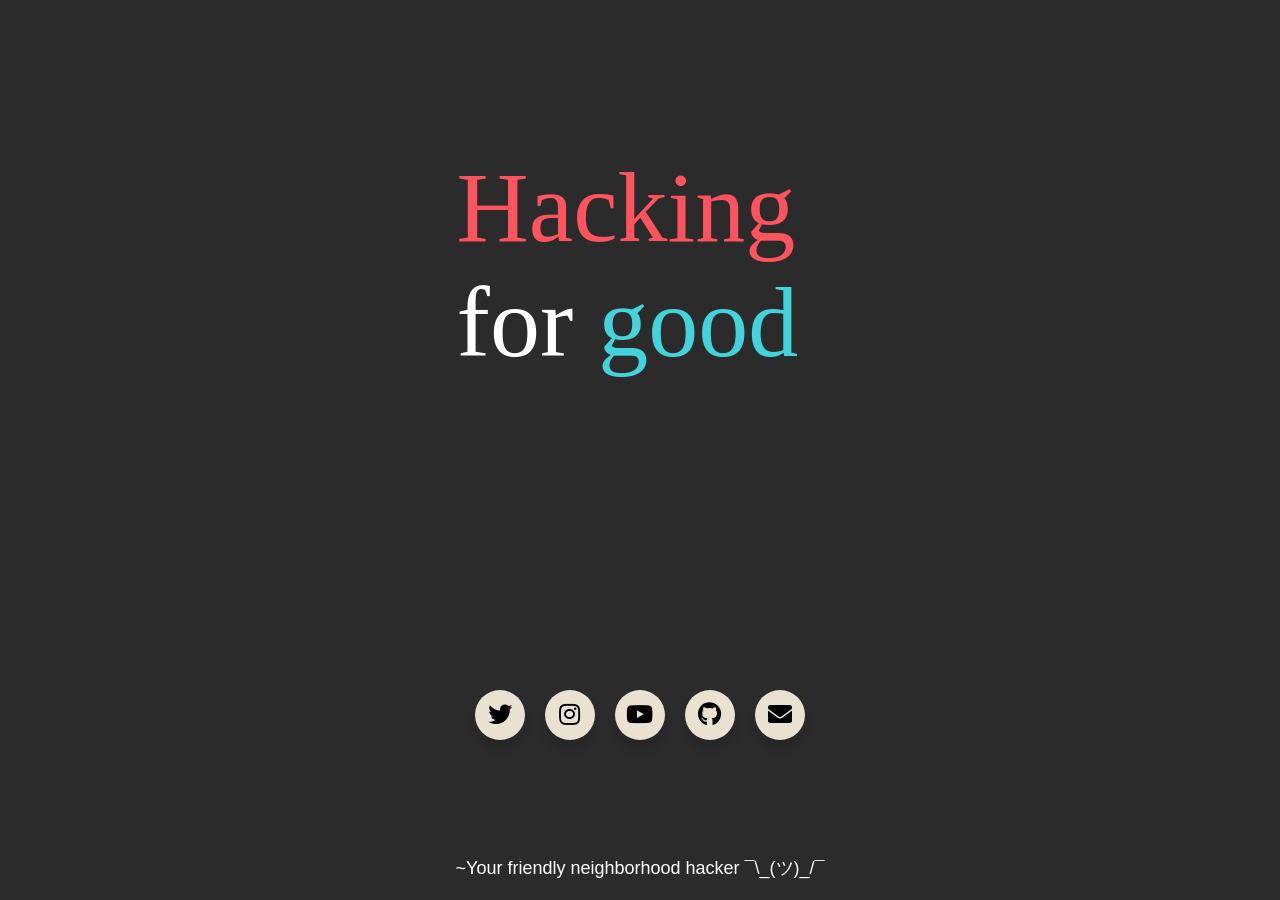
==== index.html @ 6f11df8e "Add files via upload" ====
<!DOCTYPE html>
<html lang="en" >
<head>
  <meta charset="UTF-8">
  <title>HeTroubleHacker | Aditya Soni</title>
  <link rel="icon" href="./favicon.ico" type="image/x-icon">
  <link rel="stylesheet" href="./style.css">
  <meta name="viewport" content="width=device-width, initial-scale=1"><link rel='stylesheet' href='https://cdnjs.cloudflare.com/ajax/libs/font-awesome/5.15.1/css/all.min.css'><link rel="stylesheet" href="./style.css">

</head>
<body>
<!-- partial:index.partial.html -->
<body>
<div class="title"><span class="first blink">Hacking</span> for 
  <span class="blink second"> good</span></div>
  </body>
<!-- partial -->

<ul class="wrapper">
    <li class="icon twitter">
      <a href="https://x.com/hetroublehacker" target="_blank">
        <span class="tooltip">Twitter</span>
        <span><i class="fab fa-twitter"></i></span>
      </a>
    </li>
    <li class="icon instagram">
      <a href="https://www.instagram.com/hetroublehacker/" target="_blank">
        <span class="tooltip">Instagram</span>
        <span><i class="fab fa-instagram"></i></span>
      </a>
    </li>
    <li class="icon youtube">
        <a href="https://www.youtube.com/@HeTroubleHacker" target="_blank">
          <span class="tooltip">Youtube</span>
          <span><i class="fab fa-youtube"></i></span>
        </a>
      </li>
    <li class="icon github">
      <a href="https://github.com/hetroublehacker" target="_blank">
        <span class="tooltip">Github</span>
        <span><i class="fab fa-github"></i></span>
      </a>
    </li>
    <li class="icon email">
      <a href="mailto:he@troublehacker.in">
        <span class="tooltip">Email</span>
        <span><i class="fas fa-envelope"></i></span>
      </a>
    </li>
  </ul>
  
  <!-- CSS -->
  <style>
    .wrapper li a {
      color: inherit; /* Inherit color from parent */
      text-decoration: none; /* Remove underline */
    }
  
    .wrapper li a:hover {
      color: #fff; /* Change to desired hover color */
    }
  
    .wrapper li .icon {
      display: inline-block;
      padding: 10px;
    }
  
    .wrapper li .tooltip {
      display: block;
      margin-bottom: 5px;
    }
  
    .wrapper li i {
      font-size: 24px; /* Adjust icon size */
    }

    .footer-text {
    position: fixed;
    bottom: 20px;
    width: 100%;
    text-align: center;
    font-size: 18px;
    color: #ffffff;
  }
  </style>
  
  <!-- Centered Bottom Text -->
<div class="footer-text">
    ~Your friendly neighborhood hacker ¯\_(ツ)_/¯
  </div>
  
</body>
</html>
---- style.css ----
.title {
  font-family:'Cambria';
  font-size:100px;
  width:52%;
  color:white;
}

body {
  height:100vh;
  display:flex;
  align-items:center;
  justify-content:center;
  background:#2b2b2b;
}


.first {
animation: blink 2s linear 0.5s 1 normal forwards;
}
@keyframes blink {
   from {
      color:white;
   }

   to {
      color:#FF545E;
   }
 }
.second {
animation: blink2 2s linear 0.5s 1 normal forwards;
  animation-delay:2s;
}
@keyframes blink2 {
   from {
      color:white;
   }

   to {
      color:#43D3DC;
   }
 }



@import url("https://fonts.googleapis.com/css2?family=Poppins&display=swap");

* {
  margin: 0;
  padding: 0;
  box-sizing: border-box;
}

*:focus,
*:active {
  outline: none !important;
  -webkit-tap-highlight-color: transparent;
}

html,
body {
  display: grid;
  height: 100%;
  width: 100%;
  font-family: "Poppins", sans-serif;
  place-items: center;
}

.wrapper {
  display: inline-flex;
  list-style: none;
}

.wrapper .icon {
  position: relative;
  background: #E9E2D0;
  border-radius: 50%;
  padding: 15px;
  margin: 10px;
  width: 50px;
  height: 50px;
  font-size: 18px;
  display: flex;
  justify-content: center;
  align-items: center;
  flex-direction: column;
  box-shadow: 0 10px 10px rgba(0, 0, 0, 0.1);
  cursor: pointer;
  transition: all 0.2s cubic-bezier(0.68, -0.55, 0.265, 1.55);
}

.wrapper .tooltip {
   position: absolute;
   top: -40px; /* Adjust this value to move the tooltip above the icon */
   left: 50%; /* Start positioning from the center of the icon */
   transform: translateX(-50%); /* Shift the tooltip back by 50% of its width to center it */
   font-size: 14px;
   background: #333333; /* Set the tooltip background to contrast with white text */
   color: #ffffff;
   padding: 5px 8px;
   border-radius: 5px;
   box-shadow: 0 10px 10px rgba(0, 0, 0, 0.1);
   opacity: 0;
   pointer-events: none;
   transition: all 0.3s cubic-bezier(0.68, -0.55, 0.265, 1.55);
   z-index: 1; /* Ensures tooltip is on top */
 }

.wrapper .tooltip::before {
  position: absolute;
  content: "";
  height: 8px;
  width: 8px;
  background: #ffffff;
  bottom: -3px;
  left: 50%;
  transform: translate(-50%) rotate(45deg);
  transition: all 0.3s cubic-bezier(0.68, -0.55, 0.265, 1.55);
}

.wrapper .icon:hover .tooltip {
  top: -45px;
  opacity: 1;
  visibility: visible;
  pointer-events: auto;
}

.wrapper .icon:hover span,
.wrapper .icon:hover .tooltip {
  text-shadow: 0px -1px 0px rgba(0, 0, 0, 0.1);
}

.wrapper .twitter:hover,
.wrapper .twitter:hover .tooltip,
.wrapper .twitter:hover .tooltip::before {
  background: #1DA1F2;
  color: #ffffff;
}

.wrapper .instagram:hover,
.wrapper .instagram:hover .tooltip,
.wrapper .instagram:hover .tooltip::before {
  background: #E4405F;
  color: #ffffff;
}

.wrapper .github:hover,
.wrapper .github:hover .tooltip,
.wrapper .github:hover .tooltip::before {
  background: #333333;
  color: #ffffff;
}

.wrapper .youtube:hover,
.wrapper .youtube:hover .tooltip,
.wrapper .youtube:hover .tooltip::before {
  background: #CD201F;
  color: #ffffff;
}

.wrapper .email:hover,
.wrapper .email:hover .tooltip,
.wrapper .email:hover .tooltip::before {
  background: #d44638; /* Gmail-like red color */
  color: #ffffff;
}
---- style.css ----
.title {
  font-family:'Cambria';
  font-size:100px;
  width:52%;
  color:white;
}

body {
  height:100vh;
  display:flex;
  align-items:center;
  justify-content:center;
  background:#2b2b2b;
}


.first {
animation: blink 2s linear 0.5s 1 normal forwards;
}
@keyframes blink {
   from {
      color:white;
   }

   to {
      color:#FF545E;
   }
 }
.second {
animation: blink2 2s linear 0.5s 1 normal forwards;
  animation-delay:2s;
}
@keyframes blink2 {
   from {
      color:white;
   }

   to {
      color:#43D3DC;
   }
 }



@import url("https://fonts.googleapis.com/css2?family=Poppins&display=swap");

* {
  margin: 0;
  padding: 0;
  box-sizing: border-box;
}

*:focus,
*:active {
  outline: none !important;
  -webkit-tap-highlight-color: transparent;
}

html,
body {
  display: grid;
  height: 100%;
  width: 100%;
  font-family: "Poppins", sans-serif;
  place-items: center;
}

.wrapper {
  display: inline-flex;
  list-style: none;
}

.wrapper .icon {
  position: relative;
  background: #E9E2D0;
  border-radius: 50%;
  padding: 15px;
  margin: 10px;
  width: 50px;
  height: 50px;
  font-size: 18px;
  display: flex;
  justify-content: center;
  align-items: center;
  flex-direction: column;
  box-shadow: 0 10px 10px rgba(0, 0, 0, 0.1);
  cursor: pointer;
  transition: all 0.2s cubic-bezier(0.68, -0.55, 0.265, 1.55);
}

.wrapper .tooltip {
   position: absolute;
   top: -40px; /* Adjust this value to move the tooltip above the icon */
   left: 50%; /* Start positioning from the center of the icon */
   transform: translateX(-50%); /* Shift the tooltip back by 50% of its width to center it */
   font-size: 14px;
   background: #333333; /* Set the tooltip background to contrast with white text */
   color: #ffffff;
   padding: 5px 8px;
   border-radius: 5px;
   box-shadow: 0 10px 10px rgba(0, 0, 0, 0.1);
   opacity: 0;
   pointer-events: none;
   transition: all 0.3s cubic-bezier(0.68, -0.55, 0.265, 1.55);
   z-index: 1; /* Ensures tooltip is on top */
 }

.wrapper .tooltip::before {
  position: absolute;
  content: "";
  height: 8px;
  width: 8px;
  background: #ffffff;
  bottom: -3px;
  left: 50%;
  transform: translate(-50%) rotate(45deg);
  transition: all 0.3s cubic-bezier(0.68, -0.55, 0.265, 1.55);
}

.wrapper .icon:hover .tooltip {
  top: -45px;
  opacity: 1;
  visibility: visible;
  pointer-events: auto;
}

.wrapper .icon:hover span,
.wrapper .icon:hover .tooltip {
  text-shadow: 0px -1px 0px rgba(0, 0, 0, 0.1);
}

.wrapper .twitter:hover,
.wrapper .twitter:hover .tooltip,
.wrapper .twitter:hover .tooltip::before {
  background: #1DA1F2;
  color: #ffffff;
}

.wrapper .instagram:hover,
.wrapper .instagram:hover .tooltip,
.wrapper .instagram:hover .tooltip::before {
  background: #E4405F;
  color: #ffffff;
}

.wrapper .github:hover,
.wrapper .github:hover .tooltip,
.wrapper .github:hover .tooltip::before {
  background: #333333;
  color: #ffffff;
}

.wrapper .youtube:hover,
.wrapper .youtube:hover .tooltip,
.wrapper .youtube:hover .tooltip::before {
  background: #CD201F;
  color: #ffffff;
}

.wrapper .email:hover,
.wrapper .email:hover .tooltip,
.wrapper .email:hover .tooltip::before {
  background: #d44638; /* Gmail-like red color */
  color: #ffffff;
}
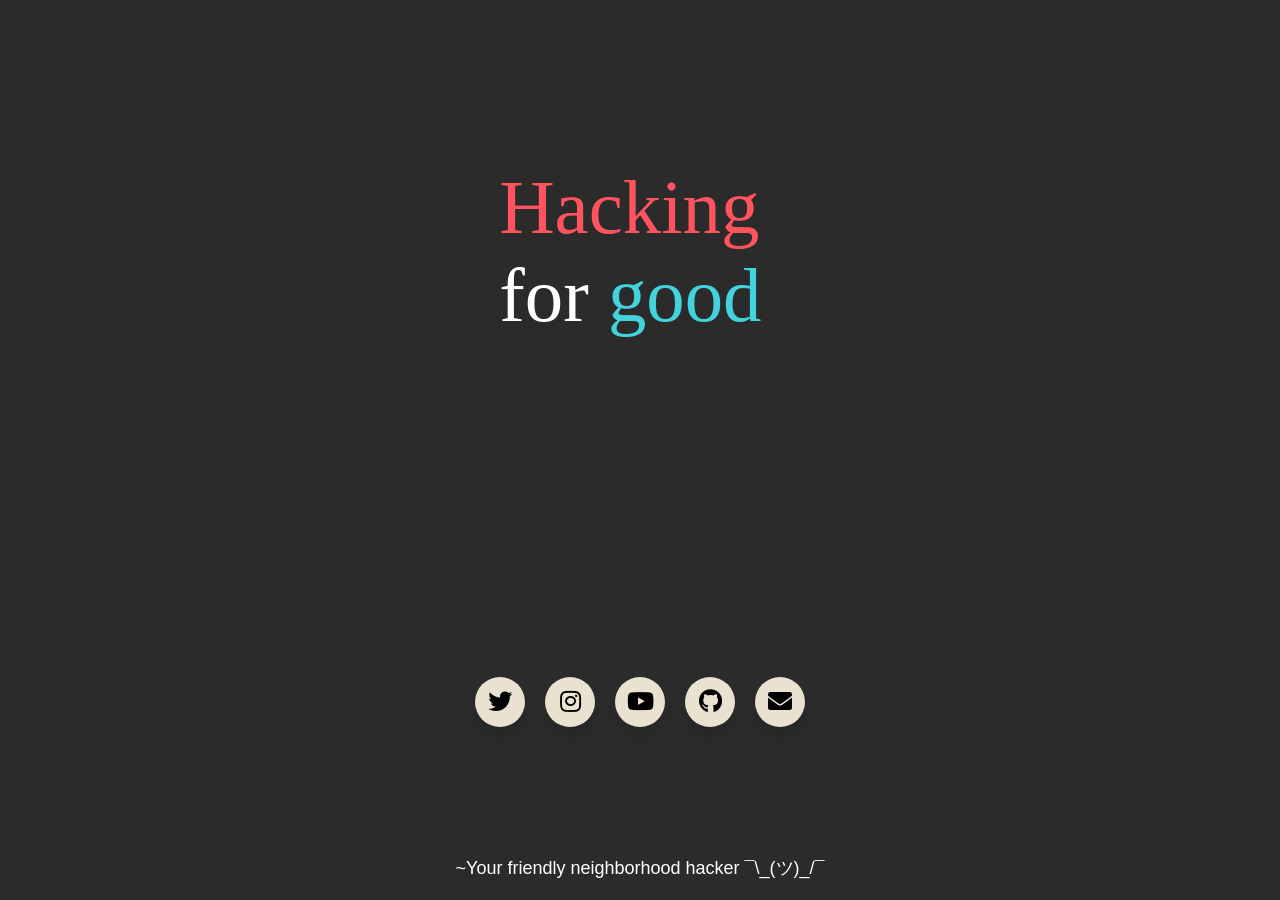
==== commit 5e65e014: "Update index.html test" ====
--- a/index.html
+++ b/index.html
@@ -88,6 +88,44 @@
 <div class="footer-text">
     ~Your friendly neighborhood hacker ¯\_(ツ)_/¯
   </div>
+
+<script>
+(function(apiKey){
+    (function(p,e,n,d,o){var v,w,x,y,z;o=p[d]=p[d]||{};o._q=o._q||[];
+    v=['initialize','identify','updateOptions','pageLoad','track'];for(w=0,x=v.length;w<x;++w)(function(m){
+        o[m]=o[m]||function(){o._q[m===v[0]?'unshift':'push']([m].concat([].slice.call(arguments,0)));};})(v[w]);
+        y=e.createElement(n);y.async=!0;y.src='https://cdn.pendo.io/agent/static/'+apiKey+'/pendo.js';
+        z=e.getElementsByTagName(n)[0];z.parentNode.insertBefore(y,z);})(window,document,'script','pendo');
+
+        // This function creates visitors and accounts in Pendo
+        // You will need to replace <visitor-id-goes-here> and <account-id-goes-here> with values you use in your app
+        // Please use Strings, Numbers, or Bools for value types.
+        pendo.initialize({
+            visitor: {
+                id:              <visitor-id-goes-here> // Required if user is logged in
+                // email:        // Recommended if using Pendo Feedback, or NPS Email
+                // full_name:    // Recommended if using Pendo Feedback
+                // role:         // Optional
+
+                // You can add any additional visitor level key-values here,
+                // as long as it's not one of the above reserved names.
+            },
+
+            account: {
+                id:              <account-id-goes-here> // Highly recommended, required if using Pendo Feedback or OEM Adopt
+                // name:         // Optional
+                // is_paying:    // Recommended if using Pendo Feedback
+                // monthly_value:// Recommended if using Pendo Feedback
+                // planLevel:    // Optional
+                // planPrice:    // Optional
+                // creationDate: // Optional
+
+                // You can add any additional account level key-values here,
+                // as long as it's not one of the above reserved names.
+            }
+        });
+})('d887f55f-7fac-498e-a422-f788770c417e');
+</script>
   
 </body>
 </html>
--- a/style.css
+++ b/style.css
@@ -1,6 +1,6 @@
 .title {
   font-family:'Cambria';
-  font-size:100px;
+  font-size: 6vw;
   width:52%;
   color:white;
 }
@@ -66,8 +66,9 @@
 }
 
 .wrapper {
-  display: inline-flex;
-  list-style: none;
+   display: flex;
+   flex-wrap: wrap; /* Allows items to wrap on smaller screens */
+   justify-content: center; /* Center items on smaller devices */
 }
 
 .wrapper .icon {
@@ -164,3 +165,17 @@
   color: #ffffff;
 }
 
+@media (max-width: 768px) {
+   .title {
+     font-size: 11vw; /* Larger font size on smaller screens */
+     width: 50%; /* Adjust width */
+   }
+   .wrapper .icon {
+     width: 40px;
+     height: 40px;
+     font-size: 16px;
+   }
+   .footer-text {
+     font-size: 14px;
+   }
+ }
--- a/style.css
+++ b/style.css
@@ -1,6 +1,6 @@
 .title {
   font-family:'Cambria';
-  font-size:100px;
+  font-size: 6vw;
   width:52%;
   color:white;
 }
@@ -66,8 +66,9 @@
 }
 
 .wrapper {
-  display: inline-flex;
-  list-style: none;
+   display: flex;
+   flex-wrap: wrap; /* Allows items to wrap on smaller screens */
+   justify-content: center; /* Center items on smaller devices */
 }
 
 .wrapper .icon {
@@ -164,3 +165,17 @@
   color: #ffffff;
 }
 
+@media (max-width: 768px) {
+   .title {
+     font-size: 11vw; /* Larger font size on smaller screens */
+     width: 50%; /* Adjust width */
+   }
+   .wrapper .icon {
+     width: 40px;
+     height: 40px;
+     font-size: 16px;
+   }
+   .footer-text {
+     font-size: 14px;
+   }
+ }
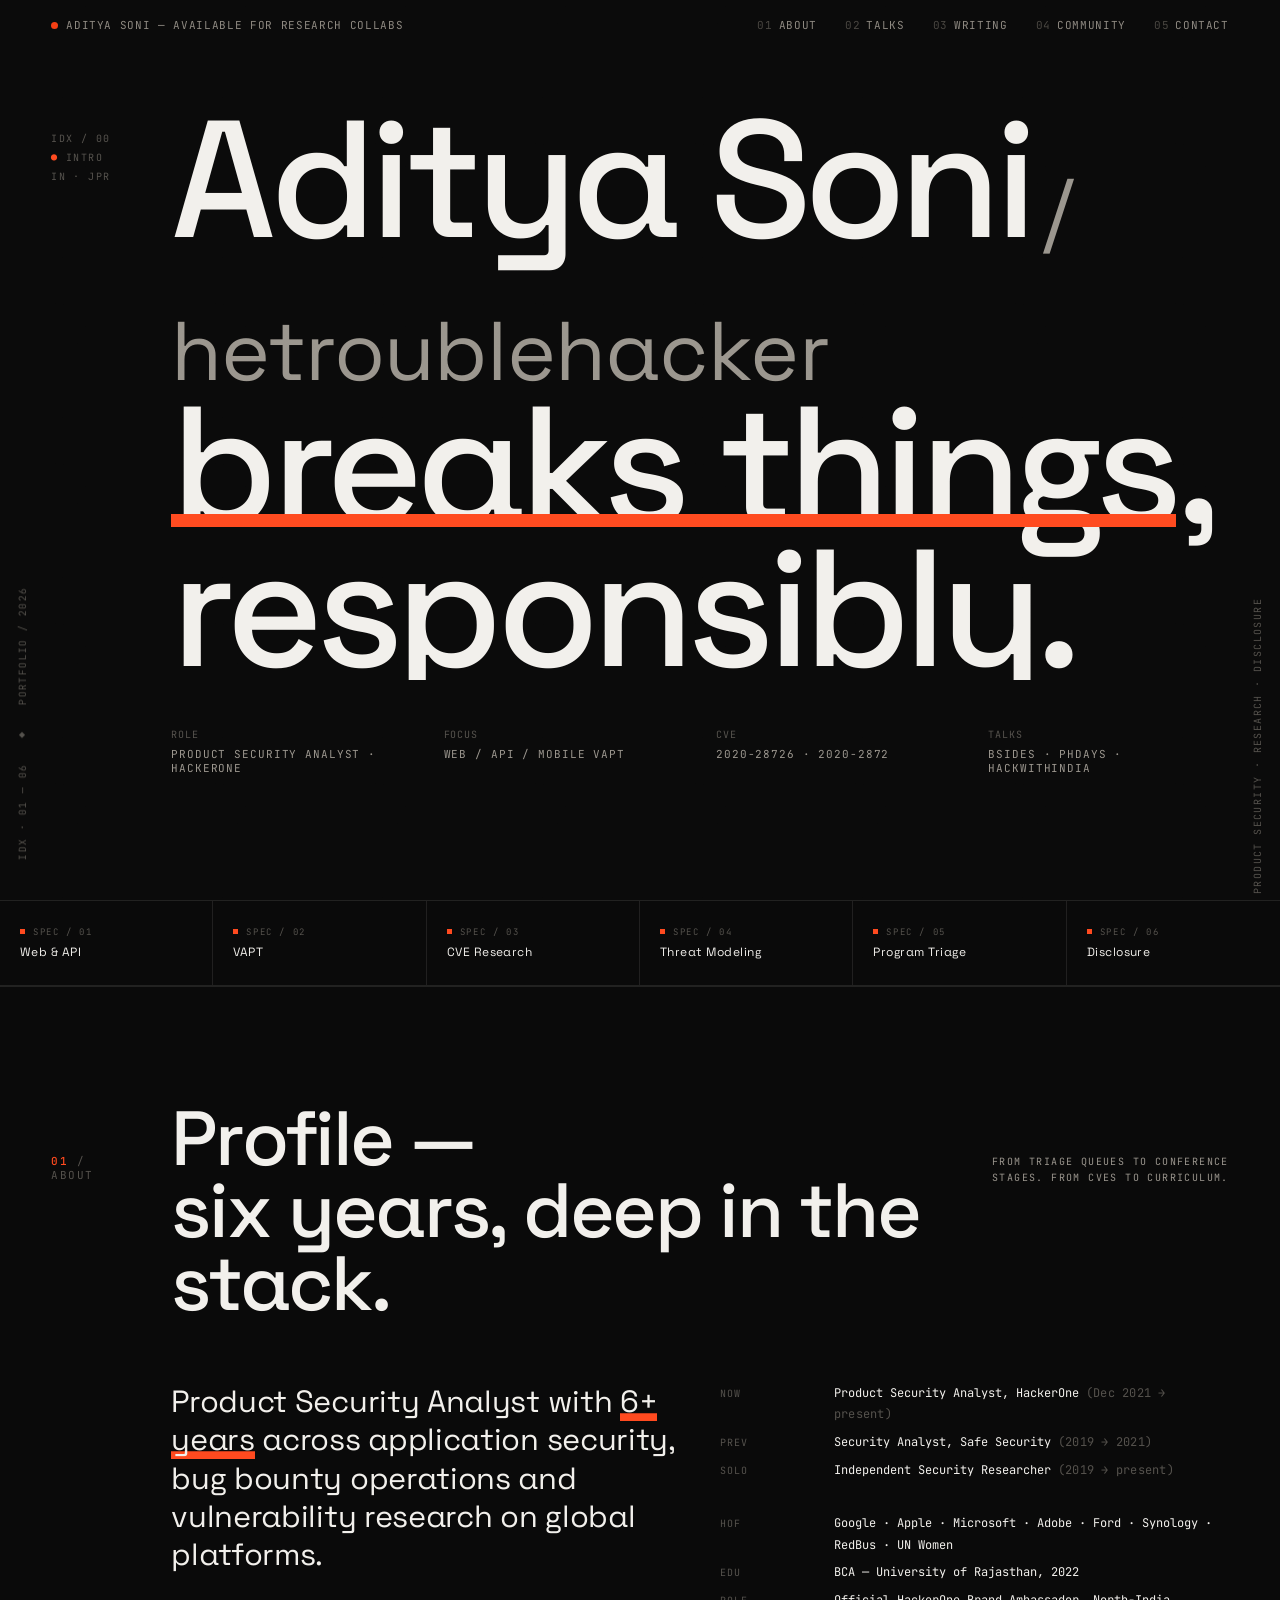
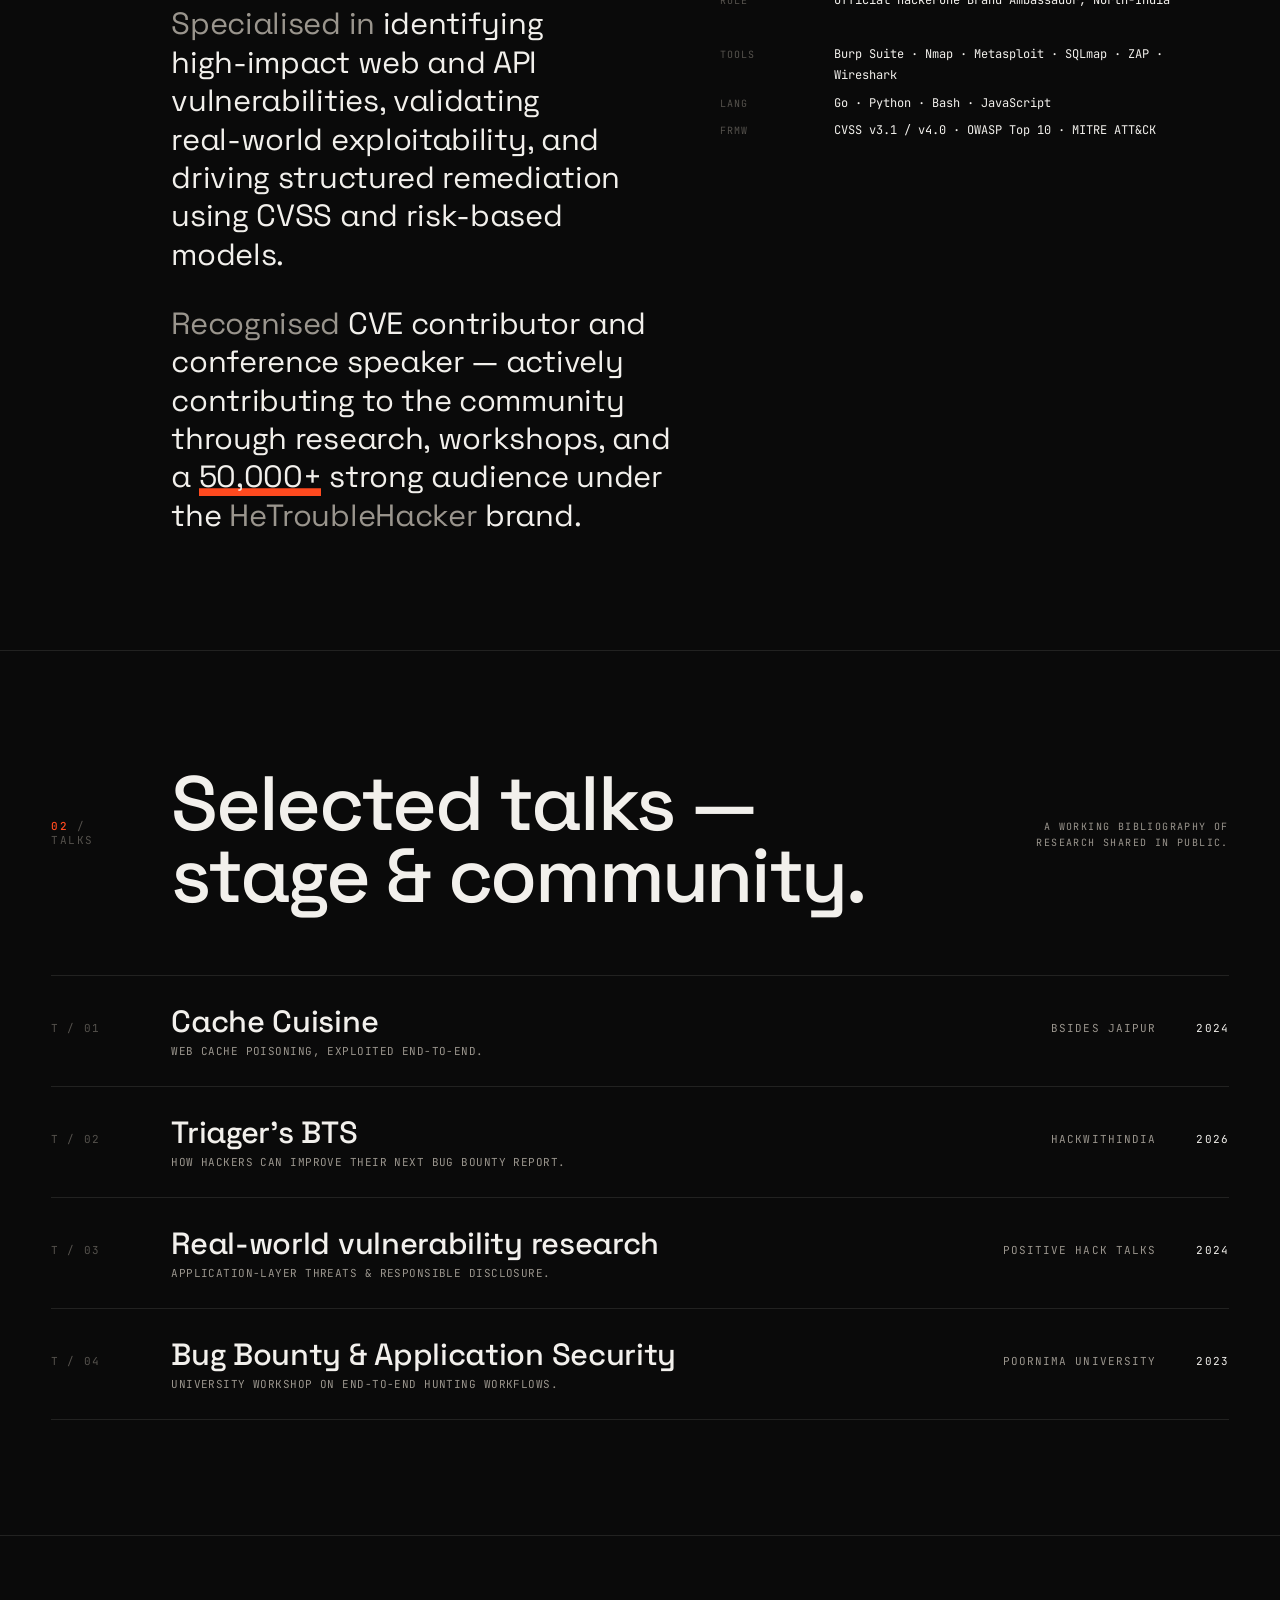
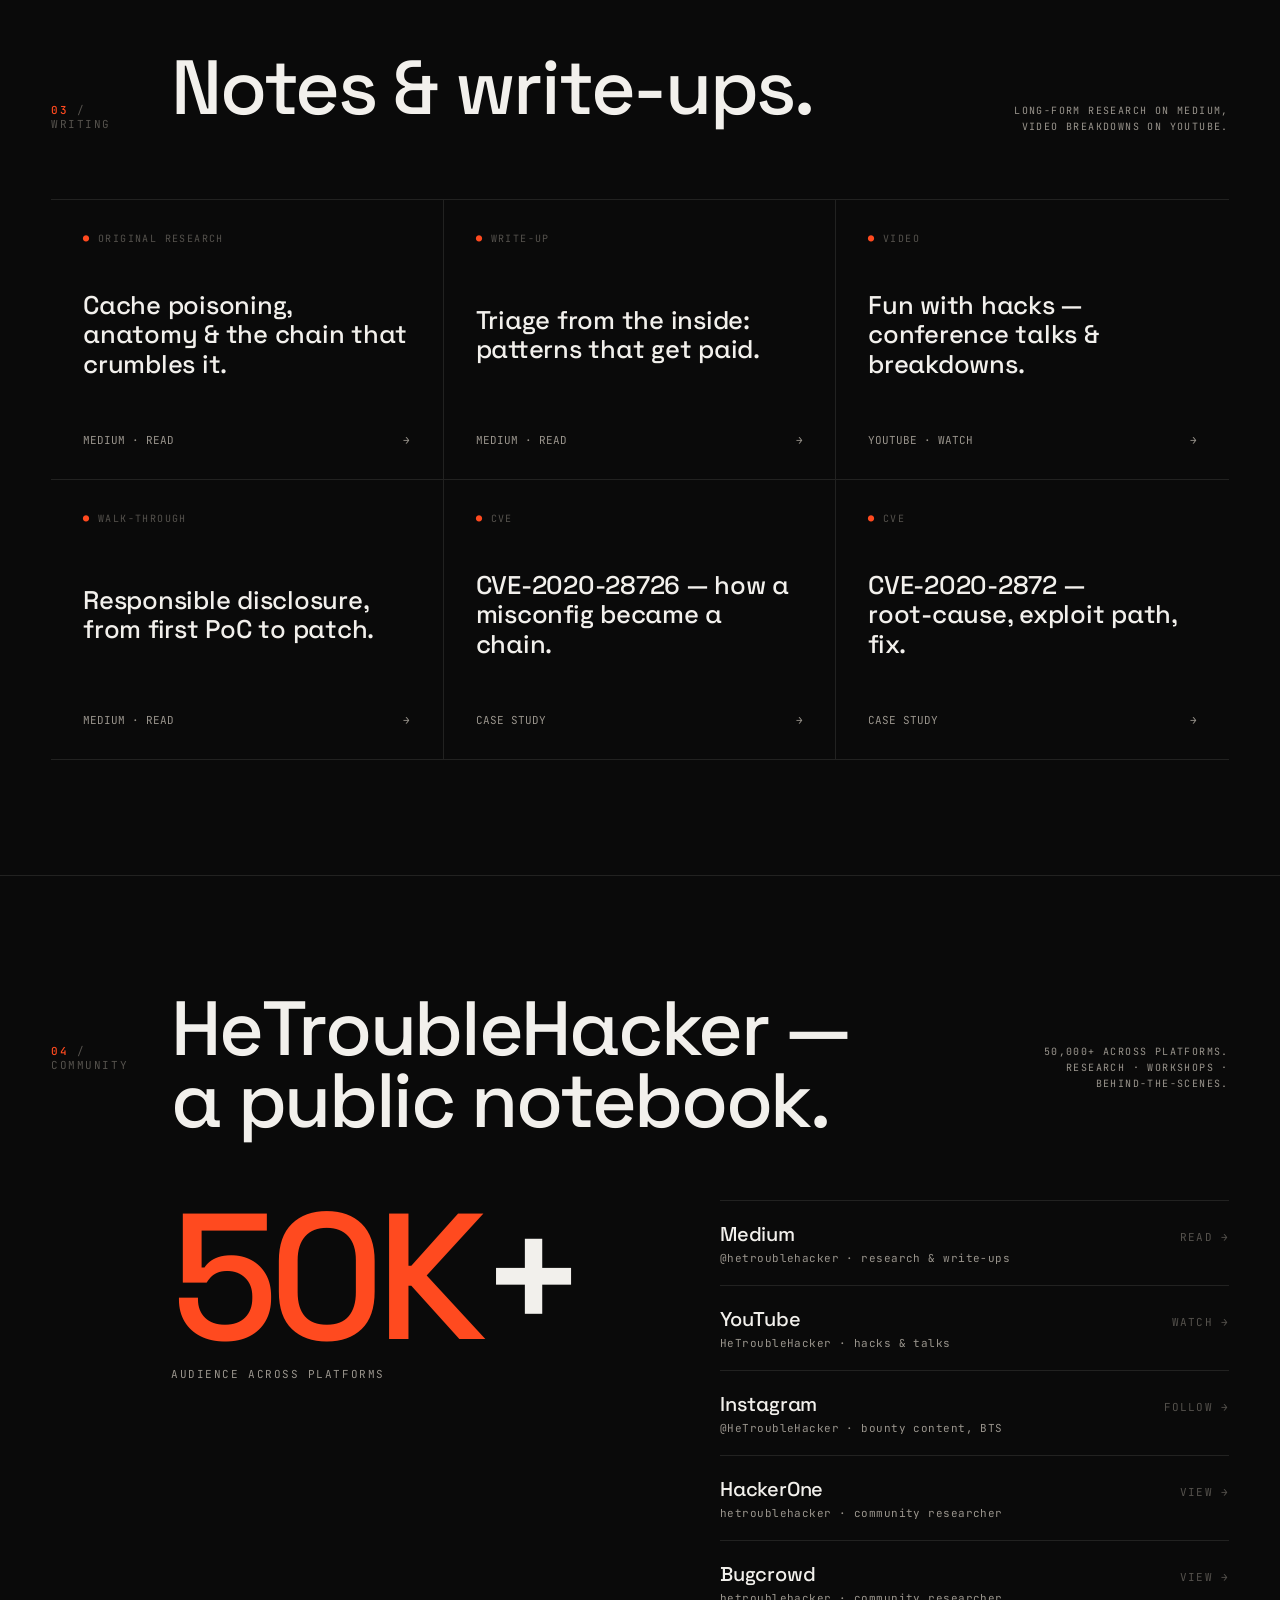
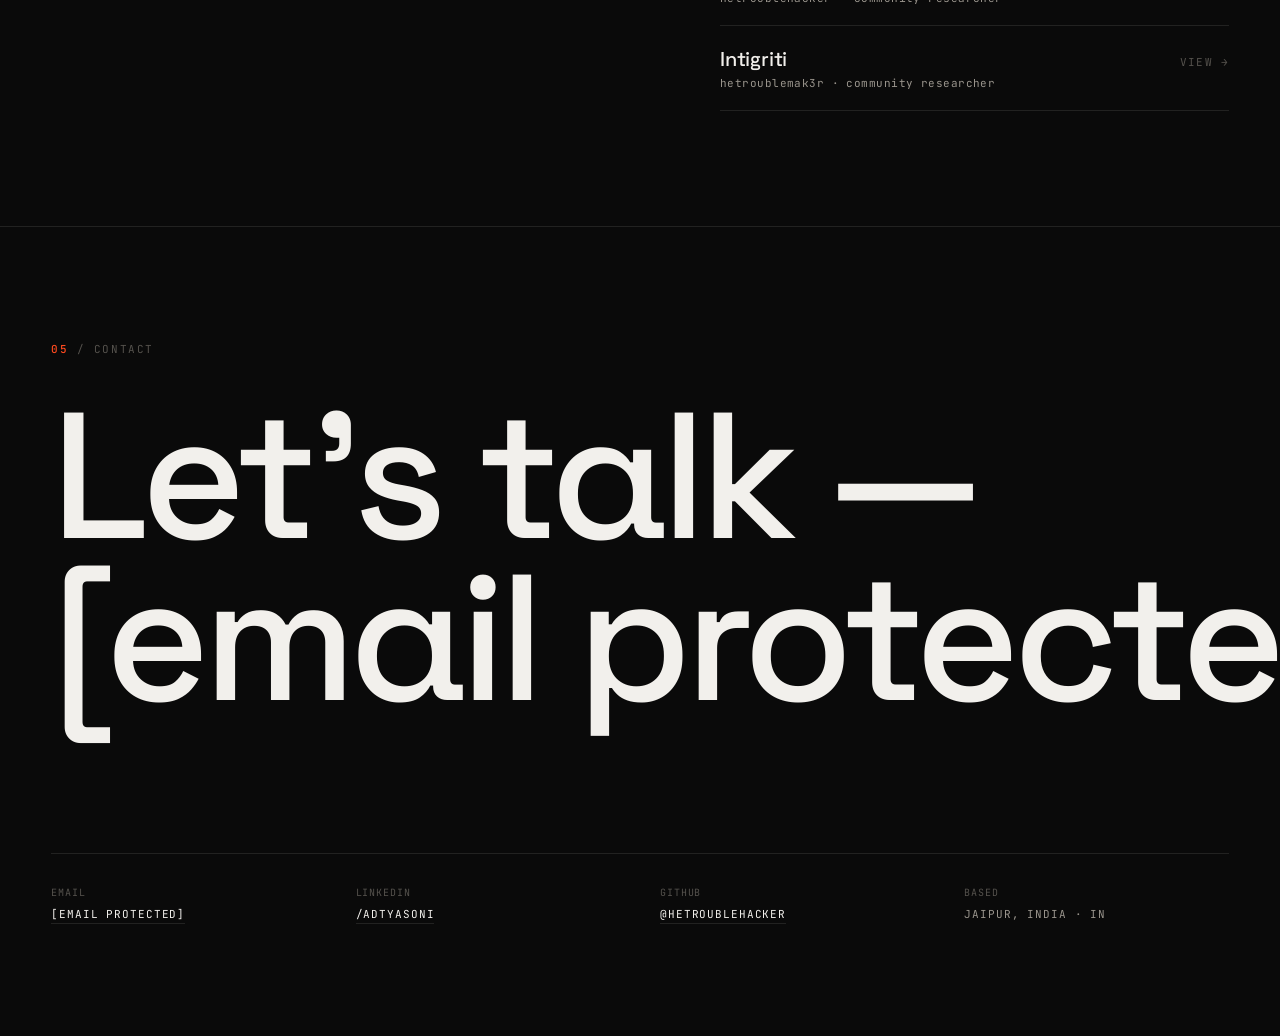
==== commit d2cf6f47: "Update helloworld" ====
--- a/index.html
+++ b/index.html
@@ -1,131 +1,1334 @@
-<!DOCTYPE html>
-<html lang="en" >
+<!doctype html>
+<html lang="en">
 <head>
-  <meta charset="UTF-8">
-  <title>HeTroubleHacker | Aditya Soni</title>
-  <link rel="icon" href="./favicon.ico" type="image/x-icon">
-  <link rel="stylesheet" href="./style.css">
-  <meta name="viewport" content="width=device-width, initial-scale=1"><link rel='stylesheet' href='https://cdnjs.cloudflare.com/ajax/libs/font-awesome/5.15.1/css/all.min.css'><link rel="stylesheet" href="./style.css">
-
+<meta charset="utf-8" />
+<meta name="viewport" content="width=device-width, initial-scale=1" />
+<title>Aditya Soni — Product Security Analyst</title>
+<link rel="preconnect" href="https://fonts.googleapis.com">
+<link rel="preconnect" href="https://fonts.gstatic.com" crossorigin>
+<link rel="stylesheet" href="https://fonts.googleapis.com/css2?family=Space+Grotesk:wght@400;500;600;700&family=JetBrains+Mono:wght@400;500;600&display=swap">
+<script>
+  // ===== Tweakable defaults (persisted by host when Tweaks panel edits) =====
+  const TWEAK_DEFAULTS = /*EDITMODE-BEGIN*/{
+    "direction": "A",
+    "accent": "#ff4a1f",
+    "tone": "pure",
+    "density": "comfortable"
+  }/*EDITMODE-END*/;
+</script>
+<style>
+  :root {
+    --accent: #ff4a1f;
+    --bg: #0a0a0a;
+    --bg-2: #111111;
+    --fg: #f2f0ec;
+    --fg-dim: #9a958d;
+    --fg-faint: #55524d;
+    --line: rgba(242,240,236,0.10);
+    --line-strong: rgba(242,240,236,0.22);
+    --pad-x: clamp(20px, 4vw, 56px);
+    --pad-y: clamp(60px, 9vw, 140px);
+    --row: 1px;
+    --font-display: 'Space Grotesk', ui-sans-serif, system-ui, sans-serif;
+    --font-mono: 'JetBrains Mono', ui-monospace, 'SF Mono', Menlo, monospace;
+  }
+
+  [data-tone="warm"] {
+    --bg: #14110e;
+    --bg-2: #1b1713;
+    --fg: #f4efe6;
+    --fg-dim: #a39888;
+    --fg-faint: #5a5247;
+  }
+  [data-tone="cool"] {
+    --bg: #0b0d10;
+    --bg-2: #12161a;
+    --fg: #ecf0f4;
+    --fg-dim: #8b95a1;
+    --fg-faint: #4a525c;
+  }
+
+  [data-density="compact"] { --pad-y: clamp(40px, 6vw, 96px); }
+  [data-density="spacious"] { --pad-y: clamp(90px, 13vw, 200px); }
+
+  * { box-sizing: border-box; margin: 0; padding: 0; }
+
+  html, body {
+    background: var(--bg);
+    color: var(--fg);
+    font-family: var(--font-display);
+    font-feature-settings: 'ss01', 'ss02';
+    -webkit-font-smoothing: antialiased;
+    text-rendering: optimizeLegibility;
+    overflow-x: hidden;
+  }
+
+  body {
+    min-height: 100vh;
+    cursor: default;
+  }
+
+  ::selection { background: var(--accent); color: var(--bg); }
+
+  a { color: inherit; text-decoration: none; }
+
+  .mono {
+    font-family: var(--font-mono);
+    font-weight: 400;
+    letter-spacing: 0.02em;
+  }
+
+  /* ========== Global chrome ========== */
+  .grain {
+    pointer-events: none;
+    position: fixed; inset: 0;
+    z-index: 1;
+    opacity: 0.035;
+    mix-blend-mode: overlay;
+    background-image: url("data:image/svg+xml;utf8,<svg xmlns='http://www.w3.org/2000/svg' width='160' height='160'><filter id='n'><feTurbulence type='fractalNoise' baseFrequency='0.9' numOctaves='2' stitchTiles='stitch'/><feColorMatrix values='0 0 0 0 1 0 0 0 0 1 0 0 0 0 1 0 0 0 0.9 0'/></filter><rect width='100%' height='100%' filter='url(%23n)'/></svg>");
+  }
+
+  .topbar {
+    position: fixed; top: 0; left: 0; right: 0;
+    display: flex; justify-content: space-between; align-items: center;
+    padding: 18px var(--pad-x);
+    z-index: 50;
+    font-family: var(--font-mono);
+    font-size: 11px;
+    letter-spacing: 0.06em;
+    text-transform: uppercase;
+    color: var(--fg-dim);
+    mix-blend-mode: difference;
+  }
+  .topbar .dot {
+    display: inline-block; width: 7px; height: 7px; border-radius: 50%;
+    background: var(--accent); margin-right: 8px; vertical-align: middle;
+    animation: pulse 2.4s ease-in-out infinite;
+  }
+  @keyframes pulse { 0%, 100% { opacity: 1; } 50% { opacity: 0.35; } }
+
+  .topbar nav { display: flex; gap: 28px; }
+  .topbar nav a {
+    position: relative;
+    transition: color 0.3s ease;
+  }
+  .topbar nav a::before {
+    content: attr(data-num); margin-right: 6px; color: var(--fg-faint);
+  }
+  .topbar nav a:hover { color: var(--fg); }
+
+  .sidebar-left, .sidebar-right {
+    position: fixed; top: 50%; transform: translateY(-50%);
+    font-family: var(--font-mono); font-size: 10px;
+    letter-spacing: 0.14em; text-transform: uppercase; color: var(--fg-faint);
+    z-index: 40; writing-mode: vertical-rl; rotate: 180deg;
+    display: flex; gap: 20px; align-items: center;
+  }
+  .sidebar-left { left: 16px; }
+  .sidebar-right { right: 16px; }
+  @media (max-width: 900px) { .sidebar-left, .sidebar-right { display: none; } }
+
+  /* ========== Reveal ========== */
+  .reveal {
+    opacity: 0;
+    transform: translateY(24px);
+    transition: opacity 0.9s cubic-bezier(.2,.7,.2,1), transform 0.9s cubic-bezier(.2,.7,.2,1);
+  }
+  .reveal.in { opacity: 1; transform: translateY(0); }
+  .reveal.d1 { transition-delay: 0.06s; }
+  .reveal.d2 { transition-delay: 0.12s; }
+  .reveal.d3 { transition-delay: 0.18s; }
+  .reveal.d4 { transition-delay: 0.24s; }
+  .reveal.d5 { transition-delay: 0.30s; }
+
+  /* line-wipe reveal for dividers */
+  .wipe {
+    transform-origin: left center;
+    transform: scaleX(0);
+    transition: transform 1.1s cubic-bezier(.76,0,.24,1);
+  }
+  .wipe.in { transform: scaleX(1); }
+
+  /* ========== Tweaks panel ========== */
+  .tweaks {
+    position: fixed; bottom: 18px; right: 18px; z-index: 100;
+    width: 280px;
+    background: var(--bg-2);
+    border: 1px solid var(--line-strong);
+    font-family: var(--font-mono); font-size: 11px;
+    color: var(--fg);
+    display: none;
+  }
+  .tweaks.open { display: block; }
+  .tweaks header {
+    display: flex; justify-content: space-between; align-items: center;
+    padding: 10px 14px;
+    border-bottom: 1px solid var(--line);
+    letter-spacing: 0.14em; text-transform: uppercase; font-size: 10px;
+    color: var(--fg-dim);
+  }
+  .tweaks header .x { cursor: pointer; color: var(--fg-dim); }
+  .tweaks .group { padding: 12px 14px; border-bottom: 1px solid var(--line); }
+  .tweaks .group:last-child { border-bottom: 0; }
+  .tweaks .label { color: var(--fg-faint); font-size: 10px; letter-spacing: 0.14em; text-transform: uppercase; margin-bottom: 8px; }
+  .tweaks .opts { display: flex; gap: 6px; flex-wrap: wrap; }
+  .tweaks .opt {
+    border: 1px solid var(--line-strong);
+    padding: 6px 10px;
+    cursor: pointer;
+    color: var(--fg-dim);
+    transition: all 0.2s;
+    font-size: 10px; letter-spacing: 0.1em; text-transform: uppercase;
+    background: transparent;
+    font-family: inherit;
+  }
+  .tweaks .opt.active { background: var(--accent); color: #0a0a0a; border-color: var(--accent); }
+  .tweaks .opt.swatch { padding: 0; width: 28px; height: 28px; position: relative; }
+  .tweaks .opt.swatch span {
+    position: absolute; inset: 4px; display: block;
+  }
+  .tweaks .opt.swatch.active { outline: 2px solid var(--fg); outline-offset: 2px; }
+
+  /* ========== DIRECTION A: Editorial stack ========== */
+  .dir-a { display: block; }
+  .dir-b { display: none; }
+  [data-dir="B"] .dir-a { display: none; }
+  [data-dir="B"] .dir-b { display: block; }
+
+  .hero-a {
+    min-height: 100vh;
+    padding: 120px var(--pad-x) var(--pad-y);
+    display: grid;
+    grid-template-columns: 80px 1fr;
+    gap: 40px;
+    position: relative;
+  }
+
+  .hero-a .index-col {
+    font-family: var(--font-mono);
+    font-size: 10px;
+    letter-spacing: 0.14em;
+    text-transform: uppercase;
+    color: var(--fg-faint);
+    padding-top: 12px;
+    display: flex; flex-direction: column; gap: 6px;
+  }
+  .hero-a .index-col b { color: var(--accent); font-weight: 500; }
+
+  .hero-a h1 {
+    font-family: var(--font-display);
+    font-weight: 500;
+    font-size: clamp(64px, 13vw, 220px);
+    line-height: 0.86;
+    letter-spacing: -0.04em;
+    margin-top: -12px;
+  }
+  .hero-a h1 .line { display: block; overflow: hidden; }
+  .hero-a h1 .line > span {
+    display: inline-block;
+    transform: translateY(110%);
+    transition: transform 1.1s cubic-bezier(.2,.7,.2,1);
+  }
+  .hero-a h1.in .line > span { transform: translateY(0); }
+  .hero-a h1 .line:nth-child(2) > span { transition-delay: 0.08s; }
+
+  .hero-a h1 em {
+    font-style: normal;
+    font-weight: 400;
+    font-size: 0.5em;
+    vertical-align: baseline;
+    letter-spacing: -0.01em;
+    color: var(--fg-dim);
+    padding-left: 0.15em;
+  }
+
+  .hero-a .underline-accent {
+    display: inline-block;
+    position: relative;
+  }
+  .hero-a .underline-accent::after {
+    content: '';
+    position: absolute;
+    left: 0; right: 0; bottom: 0.06em;
+    height: 0.08em;
+    background: var(--accent);
+    transform: scaleX(0);
+    transform-origin: left;
+    transition: transform 1.1s cubic-bezier(.76,0,.24,1) 0.6s;
+  }
+  .hero-a.in .underline-accent::after { transform: scaleX(1); }
+
+  .hero-a .meta {
+    display: grid;
+    grid-template-columns: repeat(4, 1fr);
+    gap: 32px;
+    margin-top: 48px;
+    font-family: var(--font-mono);
+    font-size: 11px;
+    letter-spacing: 0.08em;
+    text-transform: uppercase;
+    color: var(--fg-dim);
+  }
+  .hero-a .meta div b { display: block; color: var(--fg-faint); font-weight: 400; margin-bottom: 6px; font-size: 10px; }
+  .hero-a .meta div a { color: var(--fg); border-bottom: 1px solid var(--line); padding-bottom: 2px; transition: border-color 0.2s, color 0.2s; }
+  .hero-a .meta div a:hover { border-color: var(--accent); color: var(--accent); }
+
+  @media (max-width: 720px) {
+    .hero-a { grid-template-columns: 1fr; gap: 24px; padding-top: 100px; }
+    .hero-a .index-col { flex-direction: row; flex-wrap: wrap; }
+    .hero-a .meta { grid-template-columns: repeat(2, 1fr); gap: 24px; }
+  }
+
+  /* spec strip — replaces marquee. static, data-dense, no motion */
+  .spec-strip {
+    border-top: 1px solid var(--line);
+    border-bottom: 1px solid var(--line);
+    display: grid;
+    grid-template-columns: repeat(6, 1fr);
+    font-family: var(--font-mono);
+    font-size: 10px;
+    letter-spacing: 0.14em;
+    text-transform: uppercase;
+    color: var(--fg-dim);
+    background: var(--bg);
+  }
+  .spec-strip > div {
+    padding: 18px var(--pad-x) 18px 20px;
+    border-right: 1px solid var(--line);
+    display: flex; flex-direction: column; gap: 6px;
+    min-height: 84px;
+    justify-content: center;
+    position: relative;
+  }
+  .spec-strip > div:last-child { border-right: 0; }
+  .spec-strip > div > b {
+    color: var(--fg-faint);
+    font-weight: 400;
+    font-size: 9px;
+    letter-spacing: 0.18em;
+  }
+  .spec-strip > div > b::before {
+    content: '';
+    display: inline-block;
+    width: 5px; height: 5px;
+    background: var(--accent);
+    margin-right: 8px;
+    vertical-align: middle;
+    transform: translateY(-1px);
+  }
+  .spec-strip > div > strong {
+    color: var(--fg);
+    font-weight: 400;
+    font-size: 12px;
+    letter-spacing: 0.04em;
+    text-transform: none;
+    font-family: var(--font-display);
+  }
+  @media (max-width: 900px) {
+    .spec-strip { grid-template-columns: repeat(2, 1fr); }
+    .spec-strip > div { border-bottom: 1px solid var(--line); }
+    .spec-strip > div:nth-child(2n) { border-right: 0; }
+  }
+
+  /* Section scaffolding */
+  section.sec {
+    padding: var(--pad-y) var(--pad-x);
+    position: relative;
+    border-top: 1px solid var(--line);
+  }
+  .sec-head {
+    display: grid;
+    grid-template-columns: 80px 1fr auto;
+    gap: 40px;
+    align-items: baseline;
+    margin-bottom: 64px;
+  }
+  .sec-num {
+    font-family: var(--font-mono);
+    font-size: 11px;
+    letter-spacing: 0.14em;
+    text-transform: uppercase;
+    color: var(--fg-faint);
+  }
+  .sec-num b { color: var(--accent); font-weight: 500; }
+  .sec-title {
+    font-family: var(--font-display);
+    font-weight: 500;
+    font-size: clamp(36px, 6vw, 96px);
+    line-height: 0.94;
+    letter-spacing: -0.03em;
+  }
+  .sec-kicker {
+    font-family: var(--font-mono);
+    font-size: 10px;
+    letter-spacing: 0.14em;
+    text-transform: uppercase;
+    color: var(--fg-dim);
+    max-width: 240px;
+    line-height: 1.6;
+    text-align: right;
+  }
+  @media (max-width: 720px) {
+    .sec-head { grid-template-columns: 1fr; gap: 16px; margin-bottom: 40px; }
+    .sec-kicker { text-align: left; max-width: 100%; }
+  }
+
+  /* About */
+  .about-body {
+    display: grid;
+    grid-template-columns: 80px 1fr 1fr;
+    gap: 40px;
+  }
+  .about-body > .gutter { /* empty spacer to match sec-head index column */ }
+  .about-body .col-a p {
+    font-family: var(--font-display);
+    font-size: clamp(22px, 2.4vw, 32px);
+    line-height: 1.25;
+    letter-spacing: -0.01em;
+    font-weight: 400;
+  }
+  .about-body .col-a p + p { margin-top: 1em; }
+  .about-body .col-a p em {
+    font-style: normal;
+    color: var(--fg-dim);
+  }
+  .about-body .col-a mark {
+    background: transparent;
+    color: var(--fg);
+    box-shadow: inset 0 -0.25em 0 0 var(--accent);
+  }
+  .about-body .col-b {
+    font-family: var(--font-mono);
+    font-size: 12px;
+    line-height: 1.8;
+    color: var(--fg-dim);
+  }
+  .about-body .col-b dl { display: grid; grid-template-columns: 90px 1fr; gap: 6px 24px; }
+  .about-body .col-b dt { color: var(--fg-faint); letter-spacing: 0.1em; text-transform: uppercase; font-size: 10px; padding-top: 2px; }
+  .about-body .col-b dd { color: var(--fg); }
+  .about-body .col-b dl + dl { margin-top: 32px; }
+
+  @media (max-width: 900px) {
+    .about-body { grid-template-columns: 1fr; }
+  }
+
+  /* Talks */
+  .talks-list { border-top: 1px solid var(--line); }
+  .talk-row {
+    display: grid;
+    grid-template-columns: 80px 1fr auto auto;
+    gap: 40px;
+    padding: 28px 0;
+    border-bottom: 1px solid var(--line);
+    align-items: baseline;
+    position: relative;
+    transition: padding 0.5s cubic-bezier(.2,.7,.2,1);
+  }
+  .talk-row::before {
+    content: '';
+    position: absolute;
+    left: 0; top: 0; bottom: 0;
+    width: 0;
+    background: var(--accent);
+    transition: width 0.5s cubic-bezier(.2,.7,.2,1);
+    z-index: -1;
+    opacity: 0.08;
+  }
+  .talk-row:hover::before { width: 100%; }
+  .talk-row:hover { padding-left: 24px; }
+  .talk-row .num { font-family: var(--font-mono); font-size: 11px; color: var(--fg-faint); letter-spacing: 0.1em; }
+  .talk-row .t-title {
+    font-family: var(--font-display);
+    font-size: clamp(22px, 2.4vw, 32px);
+    font-weight: 500;
+    letter-spacing: -0.01em;
+    line-height: 1.15;
+  }
+  .talk-row .t-title small {
+    display: block;
+    font-family: var(--font-mono);
+    font-size: 11px;
+    color: var(--fg-dim);
+    font-weight: 400;
+    letter-spacing: 0.04em;
+    margin-top: 6px;
+    text-transform: uppercase;
+  }
+  .talk-row .t-venue {
+    font-family: var(--font-mono);
+    font-size: 11px;
+    letter-spacing: 0.1em;
+    color: var(--fg-dim);
+    text-transform: uppercase;
+  }
+  .talk-row .t-year {
+    font-family: var(--font-mono);
+    font-size: 11px;
+    letter-spacing: 0.1em;
+    color: var(--fg);
+  }
+  @media (max-width: 720px) {
+    .talk-row { grid-template-columns: 40px 1fr; }
+    .talk-row .t-venue, .talk-row .t-year { grid-column: 2; font-size: 10px; }
+  }
+
+  /* Writing */
+  .writing-grid {
+    display: grid;
+    grid-template-columns: repeat(3, 1fr);
+    gap: 0;
+    border-top: 1px solid var(--line);
+  }
+  .write-card {
+    border-right: 1px solid var(--line);
+    border-bottom: 1px solid var(--line);
+    padding: 32px;
+    min-height: 280px;
+    display: flex; flex-direction: column; justify-content: space-between;
+    position: relative;
+    transition: background 0.4s;
+    cursor: pointer;
+  }
+  .write-card:nth-child(3n) { border-right: 0; }
+  .write-card:hover { background: var(--bg-2); }
+  .write-card .tag {
+    font-family: var(--font-mono); font-size: 10px; letter-spacing: 0.14em;
+    text-transform: uppercase; color: var(--fg-faint);
+  }
+  .write-card .tag b { color: var(--accent); font-weight: 500; }
+  .write-card h3 {
+    font-family: var(--font-display);
+    font-weight: 500;
+    font-size: clamp(20px, 2vw, 28px);
+    line-height: 1.15;
+    letter-spacing: -0.01em;
+    margin-top: 24px;
+  }
+  .write-card .foot {
+    font-family: var(--font-mono); font-size: 11px; color: var(--fg-dim);
+    display: flex; justify-content: space-between; align-items: baseline;
+    margin-top: 32px;
+  }
+  .write-card .arrow {
+    display: inline-block;
+    transition: transform 0.4s cubic-bezier(.2,.7,.2,1);
+  }
+  .write-card:hover .arrow { transform: translateX(6px); }
+
+  @media (max-width: 900px) {
+    .writing-grid { grid-template-columns: 1fr; }
+    .write-card { border-right: 0; min-height: 200px; }
+  }
+
+  /* Community */
+  .community {
+    display: grid;
+    grid-template-columns: 80px 1fr 1fr;
+    gap: 40px;
+  }
+  .community .big-num {
+    font-family: var(--font-display);
+    font-weight: 500;
+    font-size: clamp(80px, 14vw, 220px);
+    line-height: 0.86;
+    letter-spacing: -0.05em;
+    color: var(--fg);
+  }
+  .community .big-num b {
+    color: var(--accent);
+    font-weight: 500;
+  }
+  .community .big-num small {
+    display: block;
+    font-family: var(--font-mono);
+    font-size: 11px;
+    letter-spacing: 0.14em;
+    text-transform: uppercase;
+    color: var(--fg-dim);
+    margin-top: 16px;
+    font-weight: 400;
+  }
+  .community .chans {
+    display: flex; flex-direction: column; gap: 0;
+    border-top: 1px solid var(--line);
+  }
+  .community .chan {
+    padding: 20px 0;
+    display: grid; grid-template-columns: 1fr auto;
+    gap: 20px;
+    border-bottom: 1px solid var(--line);
+    align-items: baseline;
+    transition: padding 0.4s;
+  }
+  .community .chan:hover { padding-left: 16px; }
+  .community .chan b {
+    font-family: var(--font-display); font-weight: 500;
+    font-size: 20px; letter-spacing: -0.01em;
+  }
+  .community .chan span {
+    font-family: var(--font-mono); font-size: 11px; color: var(--fg-dim);
+    letter-spacing: 0.04em; display: block; margin-top: 4px;
+  }
+  .community .chan .h {
+    font-family: var(--font-mono); font-size: 11px;
+    letter-spacing: 0.1em; color: var(--fg-faint); text-transform: uppercase;
+    transition: color 0.3s;
+  }
+  .community .chan:hover .h { color: var(--accent); }
+  @media (max-width: 900px) {
+    .community { grid-template-columns: 1fr; }
+  }
+
+  /* Contact */
+  .contact-sec {
+    padding: var(--pad-y) var(--pad-x);
+    border-top: 1px solid var(--line);
+    min-height: 90vh;
+    display: flex;
+    flex-direction: column;
+    justify-content: space-between;
+  }
+  .contact-title {
+    font-family: var(--font-display);
+    font-weight: 500;
+    font-size: clamp(64px, 14vw, 220px);
+    line-height: 0.9;
+    letter-spacing: -0.04em;
+  }
+  .contact-title a {
+    position: relative;
+    transition: color 0.4s;
+  }
+  .contact-title a::after {
+    content: '';
+    position: absolute;
+    left: 0; right: 0; bottom: 0.04em;
+    height: 0.06em;
+    background: var(--accent);
+    transform: scaleX(0);
+    transform-origin: left;
+    transition: transform 0.6s cubic-bezier(.76,0,.24,1);
+  }
+  .contact-title a:hover::after { transform: scaleX(1); }
+  .contact-title a:hover { color: var(--accent); }
+
+  .contact-foot {
+    margin-top: 120px;
+    display: grid;
+    grid-template-columns: 1fr 1fr 1fr 1fr;
+    gap: 40px;
+    font-family: var(--font-mono);
+    font-size: 11px;
+    letter-spacing: 0.08em;
+    text-transform: uppercase;
+    color: var(--fg-dim);
+    padding-top: 32px;
+    border-top: 1px solid var(--line);
+  }
+  .contact-foot b { display: block; color: var(--fg-faint); margin-bottom: 8px; font-weight: 400; font-size: 10px; }
+  .contact-foot a { color: var(--fg); transition: color 0.2s; border-bottom: 1px solid var(--line); padding-bottom: 2px; }
+  .contact-foot a:hover { color: var(--accent); border-color: var(--accent); }
+  @media (max-width: 900px) {
+    .contact-foot { grid-template-columns: 1fr 1fr; }
+  }
+
+  /* ========== DIRECTION B: Index grid ========== */
+  .dir-b .hero-b {
+    min-height: 100vh;
+    padding: 100px var(--pad-x) 40px;
+    display: grid;
+    grid-template-columns: repeat(12, 1fr);
+    grid-template-rows: auto 1fr auto;
+    gap: 16px;
+    position: relative;
+  }
+  .dir-b .hero-b .idx-label {
+    grid-column: 1 / 13;
+    display: grid;
+    grid-template-columns: repeat(12, 1fr);
+    gap: 16px;
+    font-family: var(--font-mono);
+    font-size: 10px;
+    letter-spacing: 0.14em;
+    text-transform: uppercase;
+    color: var(--fg-faint);
+    border-bottom: 1px solid var(--line);
+    padding-bottom: 12px;
+  }
+  .dir-b .hero-b .idx-label span:nth-child(1) { grid-column: span 2; color: var(--accent); }
+  .dir-b .hero-b .idx-label span:nth-child(2) { grid-column: span 4; }
+  .dir-b .hero-b .idx-label span:nth-child(3) { grid-column: span 3; }
+  .dir-b .hero-b .idx-label span:nth-child(4) { grid-column: span 3; text-align: right; }
+
+  .dir-b .hero-b .name-block {
+    grid-column: 1 / 13;
+    align-self: end;
+    padding-bottom: 40px;
+  }
+  .dir-b .hero-b .name-block h1 {
+    font-family: var(--font-display);
+    font-weight: 500;
+    font-size: clamp(56px, 14vw, 240px);
+    line-height: 0.86;
+    letter-spacing: -0.05em;
+  }
+  .dir-b .hero-b .name-block .sub {
+    display: grid;
+    grid-template-columns: repeat(12, 1fr);
+    gap: 16px;
+    margin-top: 32px;
+    font-family: var(--font-mono);
+    font-size: 11px;
+    letter-spacing: 0.08em;
+    text-transform: uppercase;
+    color: var(--fg-dim);
+  }
+  .dir-b .hero-b .name-block .sub > div { grid-column: span 3; }
+  .dir-b .hero-b .name-block .sub > div b { display: block; color: var(--fg-faint); margin-bottom: 6px; font-weight: 400; font-size: 10px; }
+  .dir-b .hero-b .name-block .sub > div strong { color: var(--fg); font-weight: 400; letter-spacing: 0.06em; }
+  .dir-b .hero-b .name-block .sub > div strong.accent { color: var(--accent); }
+
+  @media (max-width: 720px) {
+    .dir-b .hero-b .name-block .sub > div { grid-column: span 6; }
+    .dir-b .hero-b .idx-label span { grid-column: span 6 !important; text-align: left !important; }
+  }
+
+  .dir-b .grid-sec {
+    padding: var(--pad-y) var(--pad-x);
+    border-top: 1px solid var(--line);
+  }
+  .dir-b .grid-sec .g-head {
+    display: grid;
+    grid-template-columns: repeat(12, 1fr);
+    gap: 16px;
+    margin-bottom: 48px;
+    padding-bottom: 16px;
+    border-bottom: 1px solid var(--line);
+    align-items: baseline;
+  }
+  .dir-b .grid-sec .g-head .g-num {
+    grid-column: span 2;
+    font-family: var(--font-mono);
+    font-size: 11px;
+    letter-spacing: 0.14em;
+    text-transform: uppercase;
+    color: var(--fg-faint);
+  }
+  .dir-b .grid-sec .g-head .g-num b { color: var(--accent); }
+  .dir-b .grid-sec .g-head .g-title {
+    grid-column: span 7;
+    font-family: var(--font-display);
+    font-weight: 500;
+    font-size: clamp(28px, 4vw, 56px);
+    letter-spacing: -0.02em;
+    line-height: 1;
+  }
+  .dir-b .grid-sec .g-head .g-meta {
+    grid-column: span 3;
+    text-align: right;
+    font-family: var(--font-mono);
+    font-size: 10px;
+    letter-spacing: 0.14em;
+    text-transform: uppercase;
+    color: var(--fg-dim);
+  }
+
+  /* Index-style About */
+  .dir-b .about-grid {
+    display: grid;
+    grid-template-columns: repeat(12, 1fr);
+    gap: 16px;
+  }
+  .dir-b .about-grid .lead {
+    grid-column: 3 / 10;
+    font-family: var(--font-display);
+    font-weight: 400;
+    font-size: clamp(22px, 2.4vw, 32px);
+    line-height: 1.3;
+    letter-spacing: -0.01em;
+  }
+  .dir-b .about-grid .lead mark {
+    background: transparent; color: var(--fg);
+    box-shadow: inset 0 -0.22em 0 0 var(--accent);
+  }
+  .dir-b .about-grid .tag-col {
+    grid-column: 10 / 13;
+    padding-left: 24px;
+    border-left: 1px solid var(--line);
+    font-family: var(--font-mono);
+    font-size: 11px;
+    line-height: 1.8;
+    color: var(--fg-dim);
+  }
+  .dir-b .about-grid .tag-col b { display: block; color: var(--fg-faint); font-size: 10px; letter-spacing: 0.14em; text-transform: uppercase; margin-bottom: 8px; font-weight: 400; }
+  .dir-b .about-grid .tag-col + .tag-col { margin-top: 24px; }
+
+  @media (max-width: 900px) {
+    .dir-b .about-grid .lead, .dir-b .about-grid .tag-col { grid-column: 1 / 13; padding-left: 0; border: 0; }
+  }
+
+  /* Index talks (data-dense rows) */
+  .dir-b .talks-index { border-top: 1px solid var(--line); }
+  .dir-b .talks-index .trow {
+    display: grid;
+    grid-template-columns: repeat(12, 1fr);
+    gap: 16px;
+    padding: 22px 0;
+    border-bottom: 1px solid var(--line);
+    align-items: baseline;
+    position: relative;
+    cursor: pointer;
+    transition: color 0.3s;
+  }
+  .dir-b .talks-index .trow:hover { color: var(--accent); }
+  .dir-b .talks-index .trow .c-num { grid-column: span 1; font-family: var(--font-mono); font-size: 11px; color: var(--fg-faint); }
+  .dir-b .talks-index .trow .c-year { grid-column: span 1; font-family: var(--font-mono); font-size: 11px; }
+  .dir-b .talks-index .trow .c-title { grid-column: span 6; font-family: var(--font-display); font-weight: 500; font-size: 22px; letter-spacing: -0.01em; }
+  .dir-b .talks-index .trow .c-venue { grid-column: span 3; font-family: var(--font-mono); font-size: 11px; color: var(--fg-dim); letter-spacing: 0.08em; text-transform: uppercase; }
+  .dir-b .talks-index .trow .c-loc { grid-column: span 1; font-family: var(--font-mono); font-size: 11px; color: var(--fg-faint); text-align: right; text-transform: uppercase; letter-spacing: 0.08em; }
+
+  @media (max-width: 900px) {
+    .dir-b .talks-index .trow { grid-template-columns: 40px 1fr; }
+    .dir-b .talks-index .trow .c-year, .dir-b .talks-index .trow .c-venue, .dir-b .talks-index .trow .c-loc {
+      grid-column: 2; font-size: 10px;
+    }
+  }
+
+  /* footer-ish stripe in B */
+  .dir-b .strip {
+    padding: 20px var(--pad-x);
+    border-top: 1px solid var(--line);
+    display: grid;
+    grid-template-columns: repeat(12, 1fr);
+    gap: 16px;
+    font-family: var(--font-mono);
+    font-size: 10px;
+    letter-spacing: 0.14em;
+    text-transform: uppercase;
+    color: var(--fg-faint);
+    align-items: center;
+  }
+  .dir-b .strip div:nth-child(1) { grid-column: span 3; color: var(--fg); }
+  .dir-b .strip div:nth-child(1)::before { content: '● '; color: var(--accent); }
+  .dir-b .strip div:nth-child(2) { grid-column: span 6; text-align: center; }
+  .dir-b .strip div:nth-child(3) { grid-column: span 3; text-align: right; }
+
+  /* Placeholder imagery block (brutalist striped) */
+  .sketch {
+    aspect-ratio: 16 / 7;
+    background:
+      repeating-linear-gradient(
+        45deg,
+        rgba(242,240,236,0.02) 0 6px,
+        rgba(242,240,236,0.04) 6px 12px
+      ),
+      var(--bg-2);
+    border: 1px solid var(--line);
+    position: relative;
+  }
+  .sketch::after {
+    content: attr(data-label);
+    position: absolute;
+    left: 16px; bottom: 12px;
+    font-family: var(--font-mono);
+    font-size: 10px;
+    letter-spacing: 0.14em;
+    text-transform: uppercase;
+    color: var(--fg-faint);
+  }
+
+  /* magnetic links helper */
+  .mag { display: inline-block; will-change: transform; }
+</style>
 </head>
-<body>
-<!-- partial:index.partial.html -->
-<body>
-<div class="title"><span class="first blink">Hacking</span> for 
-  <span class="blink second"> good</span></div>
-  </body>
-<!-- partial -->
-
-<ul class="wrapper">
-    <li class="icon twitter">
-      <a href="https://x.com/hetroublehacker" target="_blank">
-        <span class="tooltip">Twitter</span>
-        <span><i class="fab fa-twitter"></i></span>
-      </a>
-    </li>
-    <li class="icon instagram">
-      <a href="https://www.instagram.com/hetroublehacker/" target="_blank">
-        <span class="tooltip">Instagram</span>
-        <span><i class="fab fa-instagram"></i></span>
-      </a>
-    </li>
-    <li class="icon youtube">
-        <a href="https://www.youtube.com/@HeTroubleHacker" target="_blank">
-          <span class="tooltip">Youtube</span>
-          <span><i class="fab fa-youtube"></i></span>
+<body data-dir="A" data-tone="pure" data-density="comfortable">
+  <div class="grain"></div>
+
+  <!-- Vertical side labels -->
+  <aside class="sidebar-left mono">IDX · 01 — 06 &nbsp; ◆ &nbsp; PORTFOLIO / 2026</aside>
+  <aside class="sidebar-right mono">PRODUCT SECURITY · RESEARCH · DISCLOSURE</aside>
+
+  <!-- Top bar -->
+  <header class="topbar">
+    <div><span class="dot"></span>ADITYA SONI — AVAILABLE FOR RESEARCH COLLABS</div>
+    <nav>
+      <a href="#about" data-num="01">ABOUT</a>
+      <a href="#talks" data-num="02">TALKS</a>
+      <a href="#writing" data-num="03">WRITING</a>
+      <a href="#community" data-num="04">COMMUNITY</a>
+      <a href="#contact" data-num="05">CONTACT</a>
+    </nav>
+  </header>
+
+  <!-- ================= DIRECTION A: Editorial stack ================= -->
+  <main class="dir-a">
+    <!-- HERO -->
+    <section class="hero-a" id="hero">
+      <div class="index-col reveal">
+        <div>IDX / 00</div>
+        <div><b>●</b> INTRO</div>
+        <div>IN · JPR</div>
+      </div>
+      <div>
+        <h1 id="heroH1">
+          <span class="line"><span>Aditya&nbsp;Soni<em>/ he­trouble­hacker</em></span></span>
+          <span class="line"><span><span class="underline-accent">breaks things</span>, responsibly.</span></span>
+        </h1>
+        <div class="meta reveal d2">
+          <div><b>ROLE</b>Product Security Analyst · HackerOne</div>
+          <div><b>FOCUS</b>Web / API / Mobile VAPT</div>
+          <div><b>CVE</b>2020‑28726 · 2020‑2872</div>
+          <div><b>TALKS</b>BSides · PHDays · HackWithIndia</div>
+        </div>
+      </div>
+    </section>
+
+    <!-- Spec strip -->
+    <div class="spec-strip">
+      <div><b>SPEC / 01</b><strong>Web & API</strong></div>
+      <div><b>SPEC / 02</b><strong>VAPT</strong></div>
+      <div><b>SPEC / 03</b><strong>CVE Research</strong></div>
+      <div><b>SPEC / 04</b><strong>Threat Modeling</strong></div>
+      <div><b>SPEC / 05</b><strong>Program Triage</strong></div>
+      <div><b>SPEC / 06</b><strong>Disclosure</strong></div>
+    </div>
+
+    <!-- ABOUT -->
+    <section class="sec" id="about">
+      <div class="sec-head">
+        <div class="sec-num reveal"><b>01</b> / ABOUT</div>
+        <h2 class="sec-title reveal d1">Profile —<br/>six years, deep in the stack.</h2>
+        <div class="sec-kicker reveal d2">From triage queues to conference stages. From CVEs to curriculum.</div>
+      </div>
+      <div class="about-body">
+        <div class="gutter"></div>
+        <div class="col-a">
+          <p class="reveal">Product Security Analyst with <mark>6+ years</mark> across application security, bug bounty operations and vulnerability research on global platforms.</p>
+          <p class="reveal d1"><em>Specialised in</em> identifying high‑impact web and API vulnerabilities, validating real‑world exploitability, and driving structured remediation using CVSS and risk‑based models.</p>
+          <p class="reveal d2"><em>Recognised</em> CVE contributor and conference speaker — actively contributing to the community through research, workshops, and a <mark>50,000+</mark> strong audience under the <em>HeTroubleHacker</em> brand.</p>
+        </div>
+        <div class="col-b reveal d2">
+          <dl>
+            <dt>Now</dt><dd>Product Security Analyst, HackerOne <span class="mono" style="color:var(--fg-faint)">(Dec 2021 → present)</span></dd>
+            <dt>Prev</dt><dd>Security Analyst, Safe Security <span class="mono" style="color:var(--fg-faint)">(2019 → 2021)</span></dd>
+            <dt>Solo</dt><dd>Independent Security Researcher <span class="mono" style="color:var(--fg-faint)">(2019 → present)</span></dd>
+          </dl>
+          <dl>
+            <dt>HoF</dt><dd>Google · Apple · Microsoft · Adobe · Ford · Synology · RedBus · UN Women</dd>
+            <dt>Edu</dt><dd>BCA — University of Rajasthan, 2022</dd>
+            <dt>Role</dt><dd>Official HackerOne Brand Ambassador, North‑India</dd>
+          </dl>
+          <dl>
+            <dt>Tools</dt><dd>Burp Suite · Nmap · Metasploit · SQLmap · ZAP · Wireshark</dd>
+            <dt>Lang</dt><dd>Go · Python · Bash · JavaScript</dd>
+            <dt>Frmw</dt><dd>CVSS v3.1 / v4.0 · OWASP Top 10 · MITRE ATT&amp;CK</dd>
+          </dl>
+        </div>
+      </div>
+    </section>
+
+    <!-- TALKS -->
+    <section class="sec" id="talks">
+      <div class="sec-head">
+        <div class="sec-num reveal"><b>02</b> / TALKS</div>
+        <h2 class="sec-title reveal d1">Selected talks —<br/>stage &amp; community.</h2>
+        <div class="sec-kicker reveal d2">A working bibliography of research shared in public.</div>
+      </div>
+      <div class="talks-list">
+        <a class="talk-row reveal" href="#">
+          <div class="num">T / 01</div>
+          <div class="t-title">Cache Cuisine<small>Web cache poisoning, exploited end‑to‑end.</small></div>
+          <div class="t-venue">BSides Jaipur</div>
+          <div class="t-year">2024</div>
         </a>
-      </li>
-    <li class="icon github">
-      <a href="https://github.com/hetroublehacker" target="_blank">
-        <span class="tooltip">Github</span>
-        <span><i class="fab fa-github"></i></span>
-      </a>
-    </li>
-    <li class="icon email">
-      <a href="mailto:he@troublehacker.in">
-        <span class="tooltip">Email</span>
-        <span><i class="fas fa-envelope"></i></span>
-      </a>
-    </li>
-  </ul>
-  
-  <!-- CSS -->
-  <style>
-    .wrapper li a {
-      color: inherit; /* Inherit color from parent */
-      text-decoration: none; /* Remove underline */
+        <a class="talk-row reveal" href="#">
+          <div class="num">T / 02</div>
+          <div class="t-title">Triager's BTS<small>How hackers can improve their next bug bounty report.</small></div>
+          <div class="t-venue">HackWithIndia</div>
+          <div class="t-year">2026</div>
+        </a>
+        <a class="talk-row reveal" href="#">
+          <div class="num">T / 03</div>
+          <div class="t-title">Real‑world vulnerability research<small>Application‑layer threats &amp; responsible disclosure.</small></div>
+          <div class="t-venue">Positive Hack Talks</div>
+          <div class="t-year">2024</div>
+        </a>
+        <a class="talk-row reveal" href="#">
+          <div class="num">T / 04</div>
+          <div class="t-title">Bug Bounty &amp; Application Security<small>University workshop on end‑to‑end hunting workflows.</small></div>
+          <div class="t-venue">Poornima University</div>
+          <div class="t-year">2023</div>
+        </a>
+      </div>
+    </section>
+
+    <!-- WRITING -->
+    <section class="sec" id="writing">
+      <div class="sec-head">
+        <div class="sec-num reveal"><b>03</b> / WRITING</div>
+        <h2 class="sec-title reveal d1">Notes &amp; write‑ups.</h2>
+        <div class="sec-kicker reveal d2">Long‑form research on Medium, video breakdowns on YouTube.</div>
+      </div>
+      <div class="writing-grid">
+        <a class="write-card reveal" href="https://medium.com/@hetroublehacker" target="_blank" rel="noopener">
+          <div class="tag"><b>●</b> ORIGINAL&nbsp;RESEARCH</div>
+          <h3>Cache poisoning, anatomy &amp; the chain that crumbles it.</h3>
+          <div class="foot"><span>MEDIUM · READ</span><span class="arrow mono">→</span></div>
+        </a>
+        <a class="write-card reveal d1" href="https://medium.com/@hetroublehacker" target="_blank" rel="noopener">
+          <div class="tag"><b>●</b> WRITE‑UP</div>
+          <h3>Triage from the inside: patterns that get paid.</h3>
+          <div class="foot"><span>MEDIUM · READ</span><span class="arrow mono">→</span></div>
+        </a>
+        <a class="write-card reveal d2" href="https://www.youtube.com/@HeTroubleHacker" target="_blank" rel="noopener">
+          <div class="tag"><b>●</b> VIDEO</div>
+          <h3>Fun with hacks — conference talks &amp; breakdowns.</h3>
+          <div class="foot"><span>YOUTUBE · WATCH</span><span class="arrow mono">→</span></div>
+        </a>
+        <a class="write-card reveal" href="https://medium.com/@hetroublehacker" target="_blank" rel="noopener">
+          <div class="tag"><b>●</b> WALK‑THROUGH</div>
+          <h3>Responsible disclosure, from first PoC to patch.</h3>
+          <div class="foot"><span>MEDIUM · READ</span><span class="arrow mono">→</span></div>
+        </a>
+        <a class="write-card reveal d1" href="#" target="_blank" rel="noopener">
+          <div class="tag"><b>●</b> CVE</div>
+          <h3>CVE‑2020‑28726 — how a misconfig became a chain.</h3>
+          <div class="foot"><span>CASE STUDY</span><span class="arrow mono">→</span></div>
+        </a>
+        <a class="write-card reveal d2" href="#" target="_blank" rel="noopener">
+          <div class="tag"><b>●</b> CVE</div>
+          <h3>CVE‑2020‑2872 — root‑cause, exploit path, fix.</h3>
+          <div class="foot"><span>CASE STUDY</span><span class="arrow mono">→</span></div>
+        </a>
+      </div>
+    </section>
+
+    <!-- COMMUNITY -->
+    <section class="sec" id="community">
+      <div class="sec-head">
+        <div class="sec-num reveal"><b>04</b> / COMMUNITY</div>
+        <h2 class="sec-title reveal d1">HeTroubleHacker —<br/>a public notebook.</h2>
+        <div class="sec-kicker reveal d2">50,000+ across platforms. Research · workshops · behind‑the‑scenes.</div>
+      </div>
+      <div class="community">
+        <div></div>
+        <div class="big-num reveal"><b>50K</b>+<small>Audience across platforms</small></div>
+        <div class="chans reveal d1">
+          <a class="chan" href="https://medium.com/@hetroublehacker" target="_blank" rel="noopener"><div><b>Medium</b><span>@hetroublehacker · research &amp; write‑ups</span></div><div class="h">READ →</div></a>
+          <a class="chan" href="https://www.youtube.com/@HeTroubleHacker" target="_blank" rel="noopener"><div><b>YouTube</b><span>HeTroubleHacker · hacks &amp; talks</span></div><div class="h">WATCH →</div></a>
+          <a class="chan" href="https://instagram.com/HeTroubleHacker" target="_blank" rel="noopener"><div><b>Instagram</b><span>@HeTroubleHacker · bounty content, BTS</span></div><div class="h">FOLLOW →</div></a>
+          <a class="chan" href="https://hackerone.com/hetroublehacker" target="_blank" rel="noopener"><div><b>HackerOne</b><span>hetroublehacker · community researcher</span></div><div class="h">VIEW →</div></a>
+          <a class="chan" href="https://bugcrowd.com/hetroublehacker" target="_blank" rel="noopener"><div><b>Bugcrowd</b><span>hetroublehacker · community researcher</span></div><div class="h">VIEW →</div></a>
+          <a class="chan" href="https://app.intigriti.com/researcher/hetroublemak3r" target="_blank" rel="noopener"><div><b>Intigriti</b><span>hetroublemak3r · community researcher</span></div><div class="h">VIEW →</div></a>
+        </div>
+      </div>
+    </section>
+
+    <!-- CONTACT -->
+    <section class="contact-sec" id="contact">
+      <div>
+        <div class="sec-num reveal" style="margin-bottom:40px"><b>05</b> / CONTACT</div>
+        <h2 class="contact-title reveal d1">
+          Let's talk —<br/>
+          <a class="mag" href="/cdn-cgi/l/email-protection#ceafaaa7bab7fabda1a0a78ea9a3afa7a2e0ada1a3"><span class="__cf_email__" data-cfemail="6607020f121f521509080f26010b070f0a4805090b">[email&#160;protected]</span></a>
+        </h2>
+      </div>
+      <div class="contact-foot reveal d3">
+        <div><b>EMAIL</b><a href="/cdn-cgi/l/email-protection#7c1d18150805480f1312153c1b111d1510521f1311"><span class="__cf_email__" data-cfemail="94f5f0fde0eda0e7fbfafdd4f3f9f5fdf8baf7fbf9">[email&#160;protected]</span></a></div>
+        <div><b>LINKEDIN</b><a href="https://linkedin.com/in/adtyasoni" target="_blank" rel="noopener">/adtyasoni</a></div>
+        <div><b>GITHUB</b><a href="https://github.com/hetroublehacker" target="_blank" rel="noopener">@hetroublehacker</a></div>
+        <div><b>BASED</b>Jaipur, India · IN</div>
+      </div>
+    </section>
+  </main>
+
+  <!-- ================= DIRECTION B: Index grid ================= -->
+  <main class="dir-b">
+    <section class="hero-b">
+      <div class="idx-label">
+        <span>● PORTFOLIO 2026</span>
+        <span>PRODUCT SECURITY · RESEARCH · DISCLOSURE</span>
+        <span>JAIPUR · IN</span>
+        <span>IDX / 00 — 05</span>
+      </div>
+      <div class="name-block">
+        <h1><span>Aditya</span><br/><span>Soni.</span></h1>
+        <div class="sub">
+          <div><b>HANDLE</b><strong class="accent">hetroublehacker</strong></div>
+          <div><b>ROLE</b><strong>Product Security Analyst</strong></div>
+          <div><b>SINCE</b><strong>2019 · 6+ yrs</strong></div>
+          <div><b>CONTACT</b><strong><a href="/cdn-cgi/l/email-protection" class="__cf_email__" data-cfemail="82e3e6ebf6fbb6f1edecebc2e5efe3ebeeace1edef">[email&#160;protected]</a></strong></div>
+        </div>
+      </div>
+    </section>
+
+    <section class="grid-sec" id="aboutB">
+      <div class="g-head">
+        <div class="g-num"><b>01</b> / ABOUT</div>
+        <div class="g-title">Profile.</div>
+        <div class="g-meta">INDEX — RESEARCH &amp; DISCLOSURE</div>
+      </div>
+      <div class="about-grid">
+        <div class="lead reveal">
+          Product Security Analyst with <mark>6+ years</mark> across application security, bug bounty operations and vulnerability research. Specialised in high‑impact web and API vulnerabilities, real‑world exploitability, and structured remediation using CVSS. Recognised CVE contributor, conference speaker, and community builder under <mark>HeTroubleHacker</mark>.
+        </div>
+        <div class="tag-col reveal d1">
+          <div><b>Now</b>HackerOne · Product Security</div>
+          <div style="margin-top:20px"><b>Prev</b>Safe Security · 2019–2021</div>
+          <div style="margin-top:20px"><b>CVE</b>2020‑28726 · 2020‑2872</div>
+          <div style="margin-top:20px"><b>HoF</b>Google · Apple · Microsoft · Adobe · Ford</div>
+        </div>
+      </div>
+    </section>
+
+    <section class="grid-sec" id="talksB">
+      <div class="g-head">
+        <div class="g-num"><b>02</b> / TALKS</div>
+        <div class="g-title">Stage index.</div>
+        <div class="g-meta">4 ENTRIES · 2023 → 2026</div>
+      </div>
+      <div class="talks-index">
+        <a class="trow reveal" href="#">
+          <div class="c-num">001</div>
+          <div class="c-year">2024</div>
+          <div class="c-title">Cache Cuisine</div>
+          <div class="c-venue">BSides Jaipur</div>
+          <div class="c-loc">JPR</div>
+        </a>
+        <a class="trow reveal" href="#">
+          <div class="c-num">002</div>
+          <div class="c-year">2026</div>
+          <div class="c-title">Triager's BTS</div>
+          <div class="c-venue">HackWithIndia</div>
+          <div class="c-loc">IN</div>
+        </a>
+        <a class="trow reveal" href="#">
+          <div class="c-num">003</div>
+          <div class="c-year">2024</div>
+          <div class="c-title">Real‑world Vulnerability Research</div>
+          <div class="c-venue">Positive Hack Talks</div>
+          <div class="c-loc">ONL</div>
+        </a>
+        <a class="trow reveal" href="#">
+          <div class="c-num">004</div>
+          <div class="c-year">2023</div>
+          <div class="c-title">Bug Bounty &amp; Application Security Workshop</div>
+          <div class="c-venue">Poornima University</div>
+          <div class="c-loc">JPR</div>
+        </a>
+      </div>
+    </section>
+
+    <section class="grid-sec" id="writingB">
+      <div class="g-head">
+        <div class="g-num"><b>03</b> / WRITING</div>
+        <div class="g-title">Notes &amp; write‑ups.</div>
+        <div class="g-meta">MEDIUM · YOUTUBE</div>
+      </div>
+      <div class="writing-grid">
+        <a class="write-card reveal" href="https://medium.com/@hetroublehacker" target="_blank"><div class="tag"><b>●</b> RESEARCH</div><h3>Cache poisoning, anatomy &amp; exploit chain.</h3><div class="foot"><span>MEDIUM</span><span class="arrow mono">→</span></div></a>
+        <a class="write-card reveal d1" href="https://medium.com/@hetroublehacker" target="_blank"><div class="tag"><b>●</b> WRITE‑UP</div><h3>Triage from the inside: patterns that get paid.</h3><div class="foot"><span>MEDIUM</span><span class="arrow mono">→</span></div></a>
+        <a class="write-card reveal d2" href="https://www.youtube.com/@HeTroubleHacker" target="_blank"><div class="tag"><b>●</b> VIDEO</div><h3>Fun with hacks &amp; conference breakdowns.</h3><div class="foot"><span>YOUTUBE</span><span class="arrow mono">→</span></div></a>
+      </div>
+    </section>
+
+    <section class="grid-sec" id="communityB">
+      <div class="g-head">
+        <div class="g-num"><b>04</b> / COMMUNITY</div>
+        <div class="g-title">HeTroubleHacker.</div>
+        <div class="g-meta">50K+ · 6 PLATFORMS</div>
+      </div>
+      <div class="community">
+        <div></div>
+        <div class="big-num reveal"><b>50K</b>+<small>Audience across platforms</small></div>
+        <div class="chans reveal d1">
+          <a class="chan" href="https://medium.com/@hetroublehacker" target="_blank"><div><b>Medium</b><span>@hetroublehacker</span></div><div class="h">READ →</div></a>
+          <a class="chan" href="https://www.youtube.com/@HeTroubleHacker" target="_blank"><div><b>YouTube</b><span>HeTroubleHacker</span></div><div class="h">WATCH →</div></a>
+          <a class="chan" href="https://instagram.com/HeTroubleHacker" target="_blank"><div><b>Instagram</b><span>@HeTroubleHacker</span></div><div class="h">FOLLOW →</div></a>
+          <a class="chan" href="https://hackerone.com/hetroublehacker" target="_blank"><div><b>HackerOne</b><span>hetroublehacker</span></div><div class="h">VIEW →</div></a>
+          <a class="chan" href="https://bugcrowd.com/hetroublehacker" target="_blank"><div><b>Bugcrowd</b><span>hetroublehacker</span></div><div class="h">VIEW →</div></a>
+          <a class="chan" href="https://app.intigriti.com/researcher/hetroublemak3r" target="_blank"><div><b>Intigriti</b><span>hetroublemak3r</span></div><div class="h">VIEW →</div></a>
+        </div>
+      </div>
+    </section>
+
+    <section class="contact-sec" id="contactB">
+      <div>
+        <div class="sec-num reveal" style="margin-bottom:40px"><b>05</b> / CONTACT</div>
+        <h2 class="contact-title reveal d1">
+          <a class="mag" href="/cdn-cgi/l/email-protection#bedfdad7cac78acdd1d0d7fed9d3dfd7d290ddd1d3"><span class="__cf_email__" data-cfemail="3a5b5e534e430e495554537a5d575b535614595557">[email&#160;protected]</span></a>
+        </h2>
+      </div>
+      <div class="contact-foot reveal d3">
+        <div><b>EMAIL</b><a href="/cdn-cgi/l/email-protection#5e3f3a372a276a2d3130371e39333f3732703d3133"><span class="__cf_email__" data-cfemail="0a6b6e637e733e796564634a6d676b636624696567">[email&#160;protected]</span></a></div>
+        <div><b>LINKEDIN</b><a href="https://linkedin.com/in/adtyasoni" target="_blank">/adtyasoni</a></div>
+        <div><b>GITHUB</b><a href="https://github.com/hetroublehacker" target="_blank">@hetroublehacker</a></div>
+        <div><b>BASED</b>Jaipur, India · IN</div>
+      </div>
+      <div class="strip" style="margin-top:60px">
+        <div>ADITYA SONI</div>
+        <div>© 2026 — ALL DISCLOSURES MADE RESPONSIBLY</div>
+        <div>V 1.0</div>
+      </div>
+    </section>
+  </main>
+
+  <!-- ================= Tweaks panel ================= -->
+  <div class="tweaks" id="tweaks">
+    <header>
+      <span>TWEAKS</span>
+      <span class="x" id="tweakClose">×</span>
+    </header>
+    <div class="group">
+      <div class="label">Direction</div>
+      <div class="opts" data-tweak="direction">
+        <button class="opt" data-val="A">A · Editorial</button>
+        <button class="opt" data-val="B">B · Index grid</button>
+      </div>
+    </div>
+    <div class="group">
+      <div class="label">Accent</div>
+      <div class="opts" data-tweak="accent">
+        <button class="opt swatch" data-val="#ff4a1f" title="Ember"><span style="background:#ff4a1f"></span></button>
+        <button class="opt swatch" data-val="#e5ff00" title="Hazard"><span style="background:#e5ff00"></span></button>
+        <button class="opt swatch" data-val="#6bf178" title="Signal"><span style="background:#6bf178"></span></button>
+        <button class="opt swatch" data-val="#7c9cff" title="Ice"><span style="background:#7c9cff"></span></button>
+        <button class="opt swatch" data-val="#f2f0ec" title="Bone"><span style="background:#f2f0ec"></span></button>
+      </div>
+    </div>
+    <div class="group">
+      <div class="label">Dark tone</div>
+      <div class="opts" data-tweak="tone">
+        <button class="opt" data-val="pure">Pure</button>
+        <button class="opt" data-val="warm">Warm</button>
+        <button class="opt" data-val="cool">Cool</button>
+      </div>
+    </div>
+    <div class="group">
+      <div class="label">Density</div>
+      <div class="opts" data-tweak="density">
+        <button class="opt" data-val="compact">Compact</button>
+        <button class="opt" data-val="comfortable">Comfortable</button>
+        <button class="opt" data-val="spacious">Spacious</button>
+      </div>
+    </div>
+  </div>
+
+<script data-cfasync="false" src="/cdn-cgi/scripts/5c5dd728/cloudflare-static/email-decode.min.js" defer></script><script>
+(function(){
+  const body = document.body;
+  const state = { ...TWEAK_DEFAULTS };
+
+  function applyAll(){
+    body.dataset.dir = state.direction;
+    body.dataset.tone = state.tone;
+    body.dataset.density = state.density;
+    document.documentElement.style.setProperty('--accent', state.accent);
+    // update tweak UI
+    document.querySelectorAll('.tweaks .opts').forEach(group=>{
+      const key = group.getAttribute('data-tweak');
+      group.querySelectorAll('.opt').forEach(btn=>{
+        btn.classList.toggle('active', btn.getAttribute('data-val') === String(state[key]));
+      });
+    });
+  }
+  applyAll();
+
+  // Tweaks protocol: register FIRST
+  window.addEventListener('message', (e) => {
+    const d = e.data;
+    if (!d || typeof d !== 'object') return;
+    if (d.type === '__activate_edit_mode') {
+      document.getElementById('tweaks').classList.add('open');
+    } else if (d.type === '__deactivate_edit_mode') {
+      document.getElementById('tweaks').classList.remove('open');
     }
-  
-    .wrapper li a:hover {
-      color: #fff; /* Change to desired hover color */
-    }
-  
-    .wrapper li .icon {
-      display: inline-block;
-      padding: 10px;
-    }
-  
-    .wrapper li .tooltip {
-      display: block;
-      margin-bottom: 5px;
-    }
-  
-    .wrapper li i {
-      font-size: 24px; /* Adjust icon size */
-    }
-
-    .footer-text {
-    position: fixed;
-    bottom: 20px;
-    width: 100%;
-    text-align: center;
-    font-size: 18px;
-    color: #ffffff;
-  }
-  </style>
-  
-  <!-- Centered Bottom Text -->
-<div class="footer-text">
-    ~Your friendly neighborhood hacker ¯\_(ツ)_/¯
-  </div>
-
-<script>
-(function(apiKey){
-    (function(p,e,n,d,o){var v,w,x,y,z;o=p[d]=p[d]||{};o._q=o._q||[];
-    v=['initialize','identify','updateOptions','pageLoad','track'];for(w=0,x=v.length;w<x;++w)(function(m){
-        o[m]=o[m]||function(){o._q[m===v[0]?'unshift':'push']([m].concat([].slice.call(arguments,0)));};})(v[w]);
-        y=e.createElement(n);y.async=!0;y.src='https://cdn.pendo.io/agent/static/'+apiKey+'/pendo.js';
-        z=e.getElementsByTagName(n)[0];z.parentNode.insertBefore(y,z);})(window,document,'script','pendo');
-
-        // This function creates visitors and accounts in Pendo
-        // You will need to replace <visitor-id-goes-here> and <account-id-goes-here> with values you use in your app
-        // Please use Strings, Numbers, or Bools for value types.
-        pendo.initialize({
-            visitor: {
-                id:              <visitor-id-goes-here> // Required if user is logged in
-                // email:        // Recommended if using Pendo Feedback, or NPS Email
-                // full_name:    // Recommended if using Pendo Feedback
-                // role:         // Optional
-
-                // You can add any additional visitor level key-values here,
-                // as long as it's not one of the above reserved names.
-            },
-
-            account: {
-                id:              <account-id-goes-here> // Highly recommended, required if using Pendo Feedback or OEM Adopt
-                // name:         // Optional
-                // is_paying:    // Recommended if using Pendo Feedback
-                // monthly_value:// Recommended if using Pendo Feedback
-                // planLevel:    // Optional
-                // planPrice:    // Optional
-                // creationDate: // Optional
-
-                // You can add any additional account level key-values here,
-                // as long as it's not one of the above reserved names.
-            }
-        });
-})('d887f55f-7fac-498e-a422-f788770c417e');
+  });
+  // THEN announce
+  try { window.parent.postMessage({type:'__edit_mode_available'}, '*'); } catch(e){}
+
+  document.getElementById('tweakClose').addEventListener('click', ()=>{
+    document.getElementById('tweaks').classList.remove('open');
+  });
+
+  document.querySelectorAll('.tweaks .opts').forEach(group=>{
+    const key = group.getAttribute('data-tweak');
+    group.addEventListener('click', (e)=>{
+      const btn = e.target.closest('.opt');
+      if (!btn) return;
+      const val = btn.getAttribute('data-val');
+      state[key] = val;
+      applyAll();
+      // Animate the direction swap: replay reveals
+      if (key === 'direction') replayReveals();
+      try {
+        window.parent.postMessage({type:'__edit_mode_set_keys', edits:{[key]: val}}, '*');
+      } catch(e){}
+    });
+  });
+
+  // Reveal on scroll
+  const io = new IntersectionObserver((entries)=>{
+    entries.forEach(en=>{
+      if (en.isIntersecting) {
+        en.target.classList.add('in');
+        io.unobserve(en.target);
+      }
+    });
+  }, { threshold: 0.15, rootMargin: '0px 0px -80px 0px' });
+
+  document.querySelectorAll('.reveal, .wipe, #heroH1, .hero-a').forEach(el=>io.observe(el));
+
+  function replayReveals(){
+    document.querySelectorAll('.reveal, .wipe, #heroH1').forEach(el=>{
+      el.classList.remove('in');
+      io.observe(el);
+    });
+    // retrigger immediately for currently-visible things
+    requestAnimationFrame(()=>{
+      document.querySelectorAll('.reveal, .wipe, #heroH1').forEach(el=>{
+        const r = el.getBoundingClientRect();
+        if (r.top < window.innerHeight && r.bottom > 0) el.classList.add('in');
+      });
+    });
+  }
+
+  // Trigger hero immediately on load
+  window.addEventListener('load', ()=>{
+    document.getElementById('heroH1')?.classList.add('in');
+    document.querySelector('.hero-a')?.classList.add('in');
+  });
+
+  // Magnetic hover for .mag elements
+  const magEls = document.querySelectorAll('.mag');
+  magEls.forEach(el=>{
+    el.addEventListener('mousemove', (e)=>{
+      const r = el.getBoundingClientRect();
+      const x = e.clientX - r.left - r.width/2;
+      const y = e.clientY - r.top - r.height/2;
+      el.style.transform = `translate(${x*0.12}px, ${y*0.18}px)`;
+    });
+    el.addEventListener('mouseleave', ()=>{
+      el.style.transform = 'translate(0,0)';
+    });
+  });
+
+  // Smooth scroll for nav
+  document.querySelectorAll('.topbar a').forEach(a=>{
+    a.addEventListener('click', (e)=>{
+      const href = a.getAttribute('href');
+      if (!href || !href.startsWith('#')) return;
+      const dir = body.dataset.dir;
+      const map = { '#about':'#aboutB','#talks':'#talksB','#writing':'#writingB','#community':'#communityB','#contact':'#contactB' };
+      const target = dir === 'B' ? (map[href] || href) : href;
+      const el = document.querySelector(target);
+      if (el) {
+        e.preventDefault();
+        window.scrollTo({ top: el.getBoundingClientRect().top + window.scrollY - 40, behavior: 'smooth' });
+      }
+    });
+  });
+})();
 </script>
-  
 </body>
 </html>
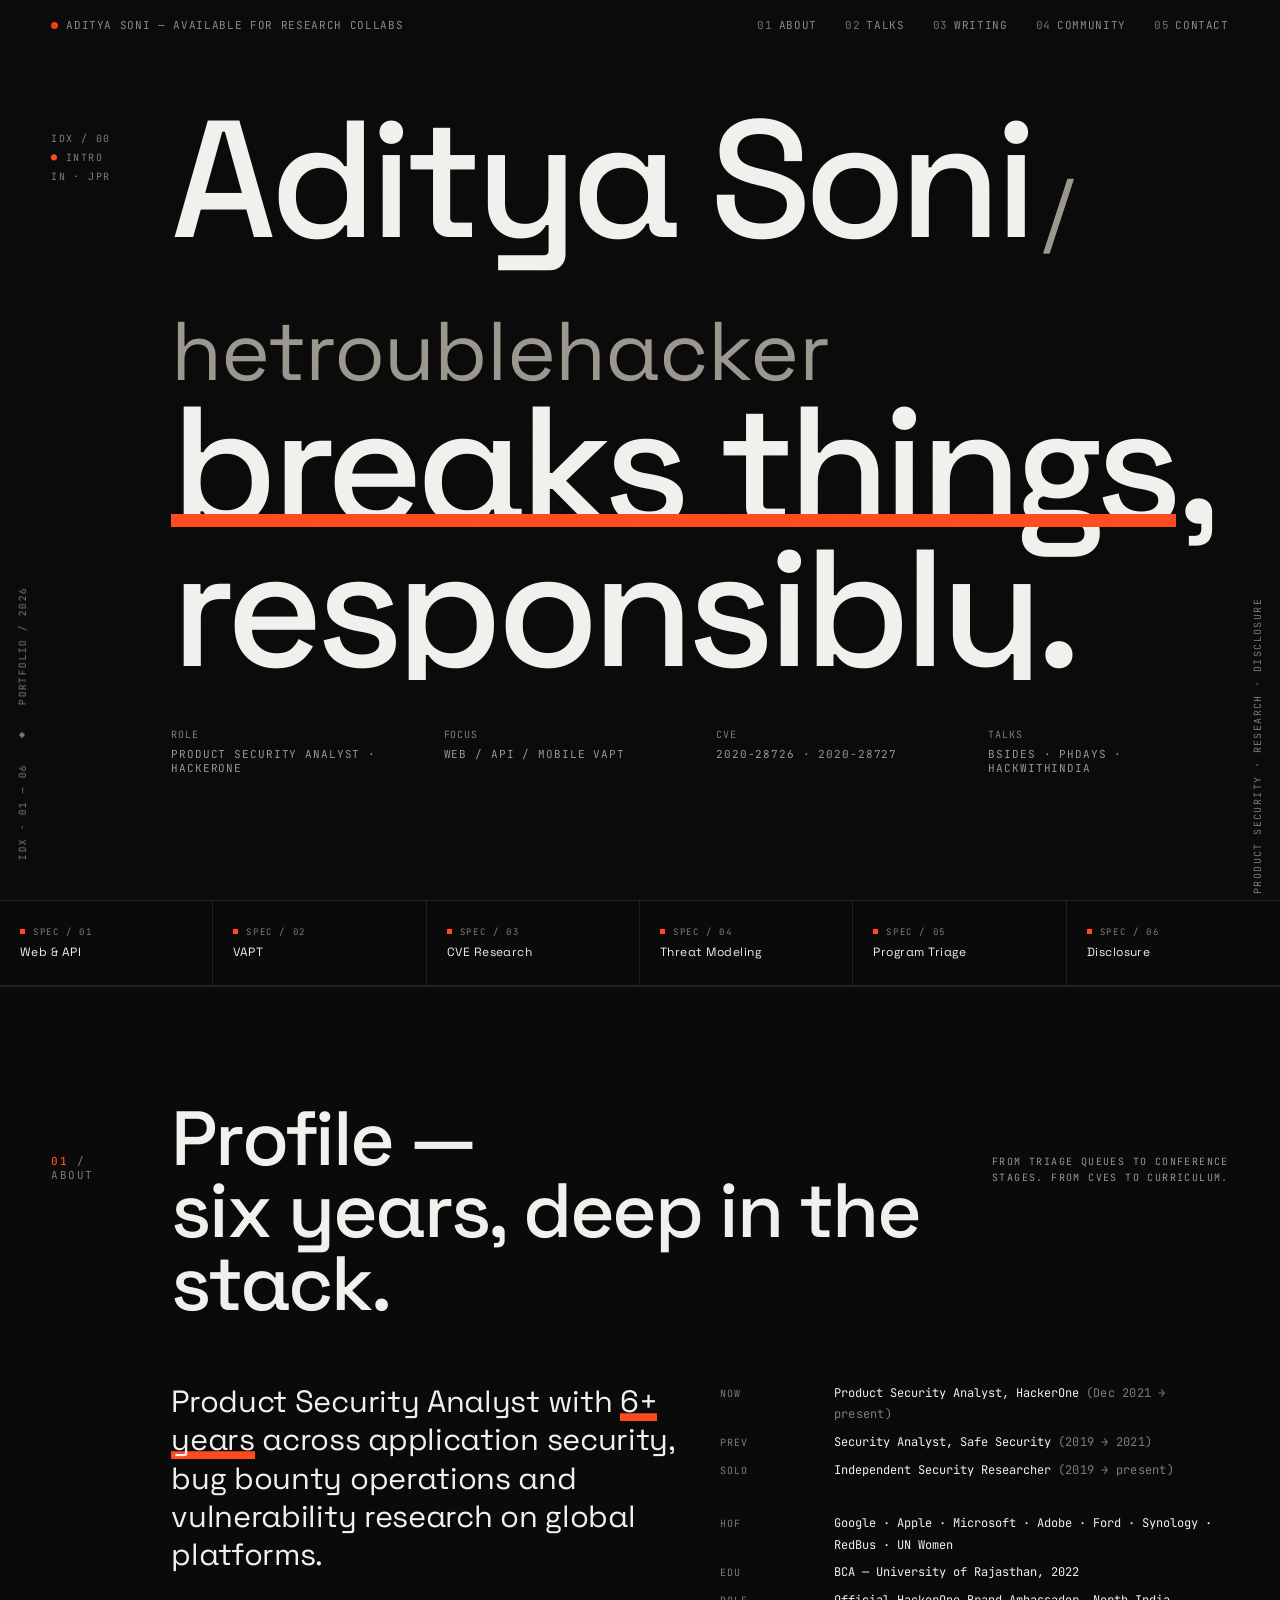
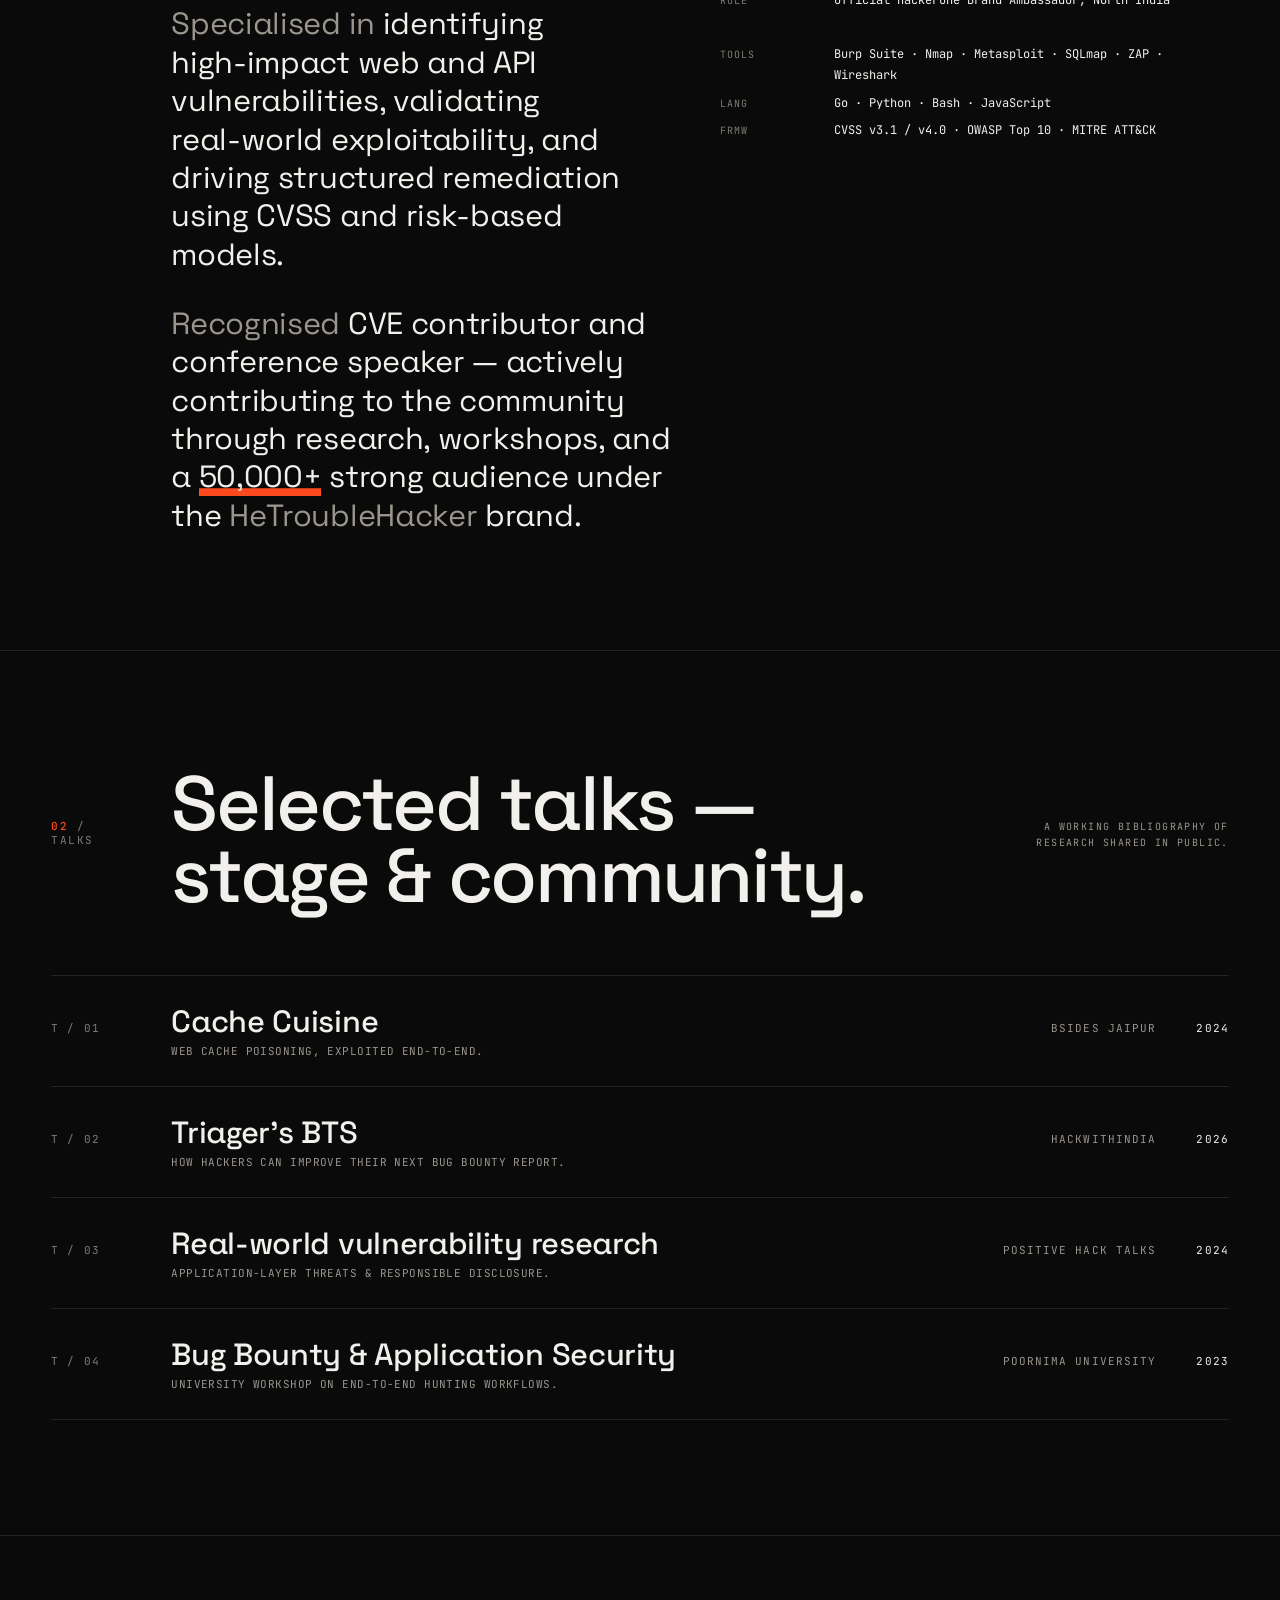
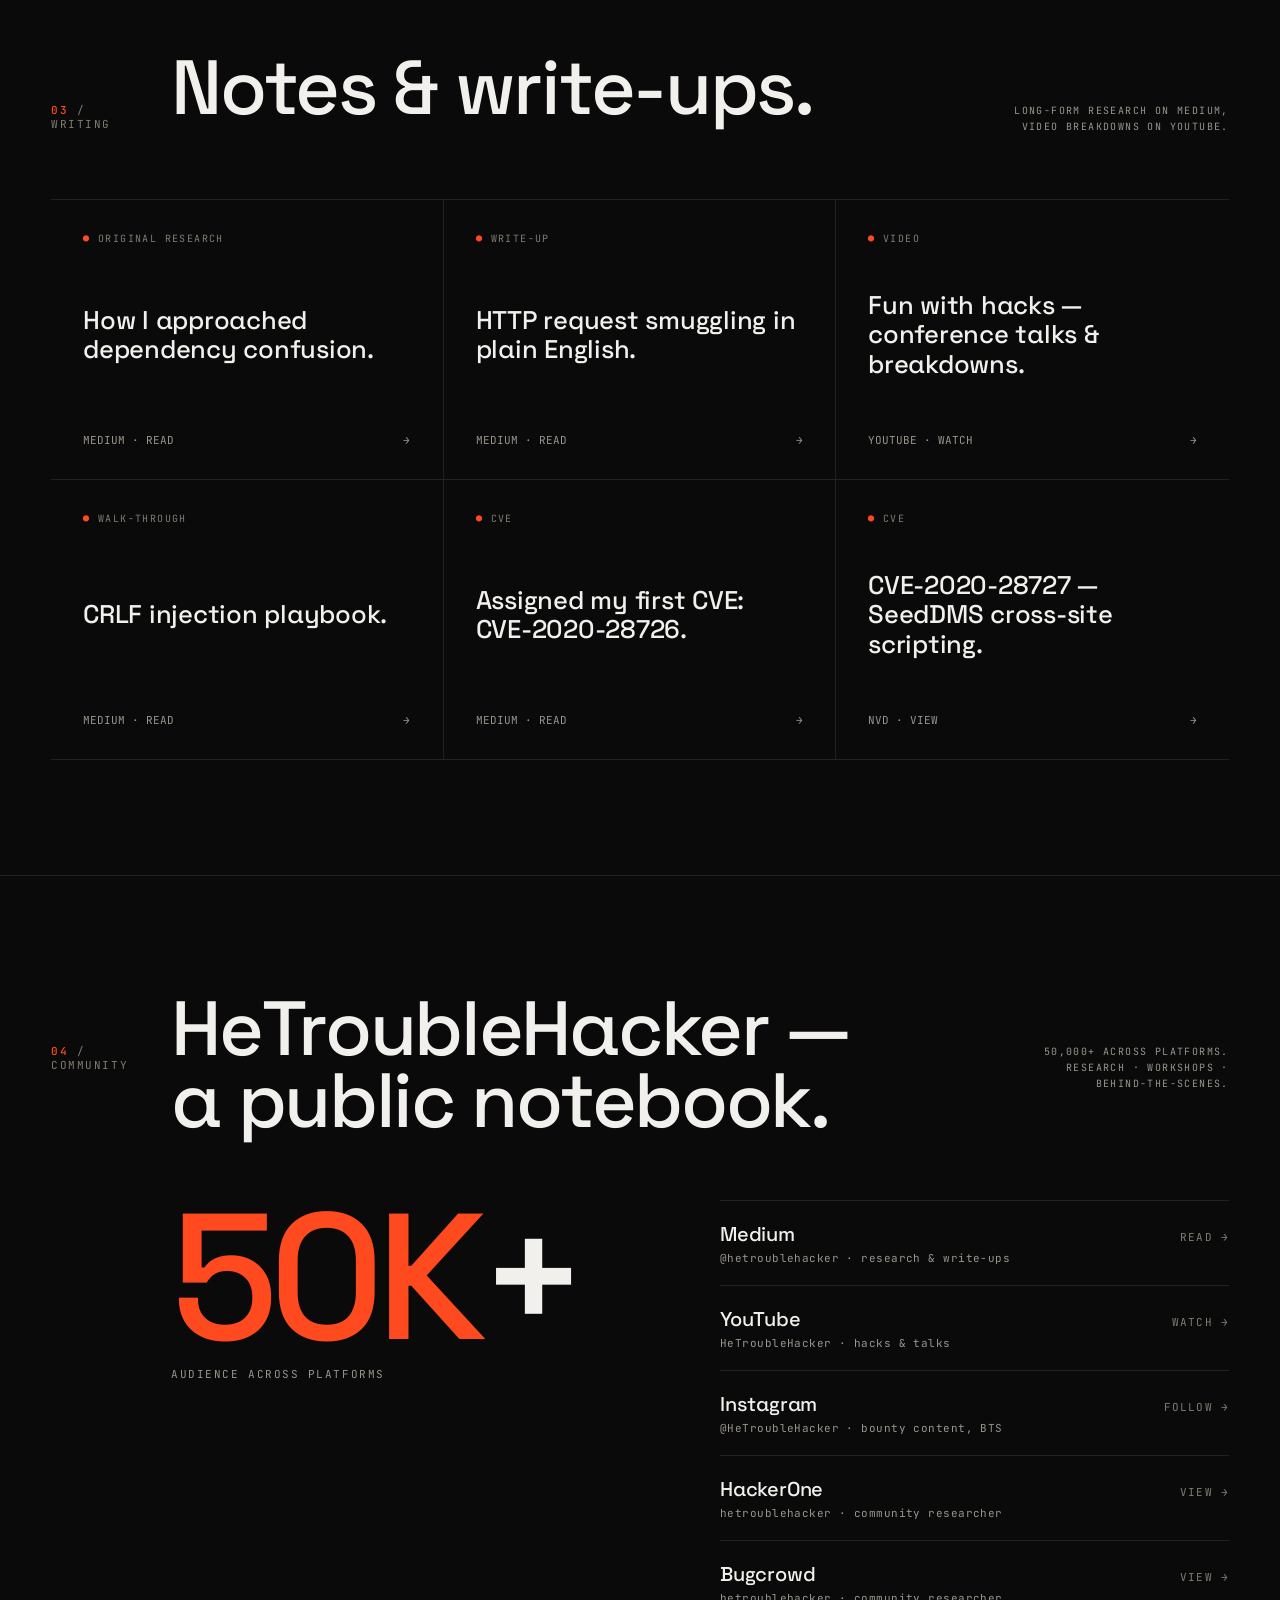
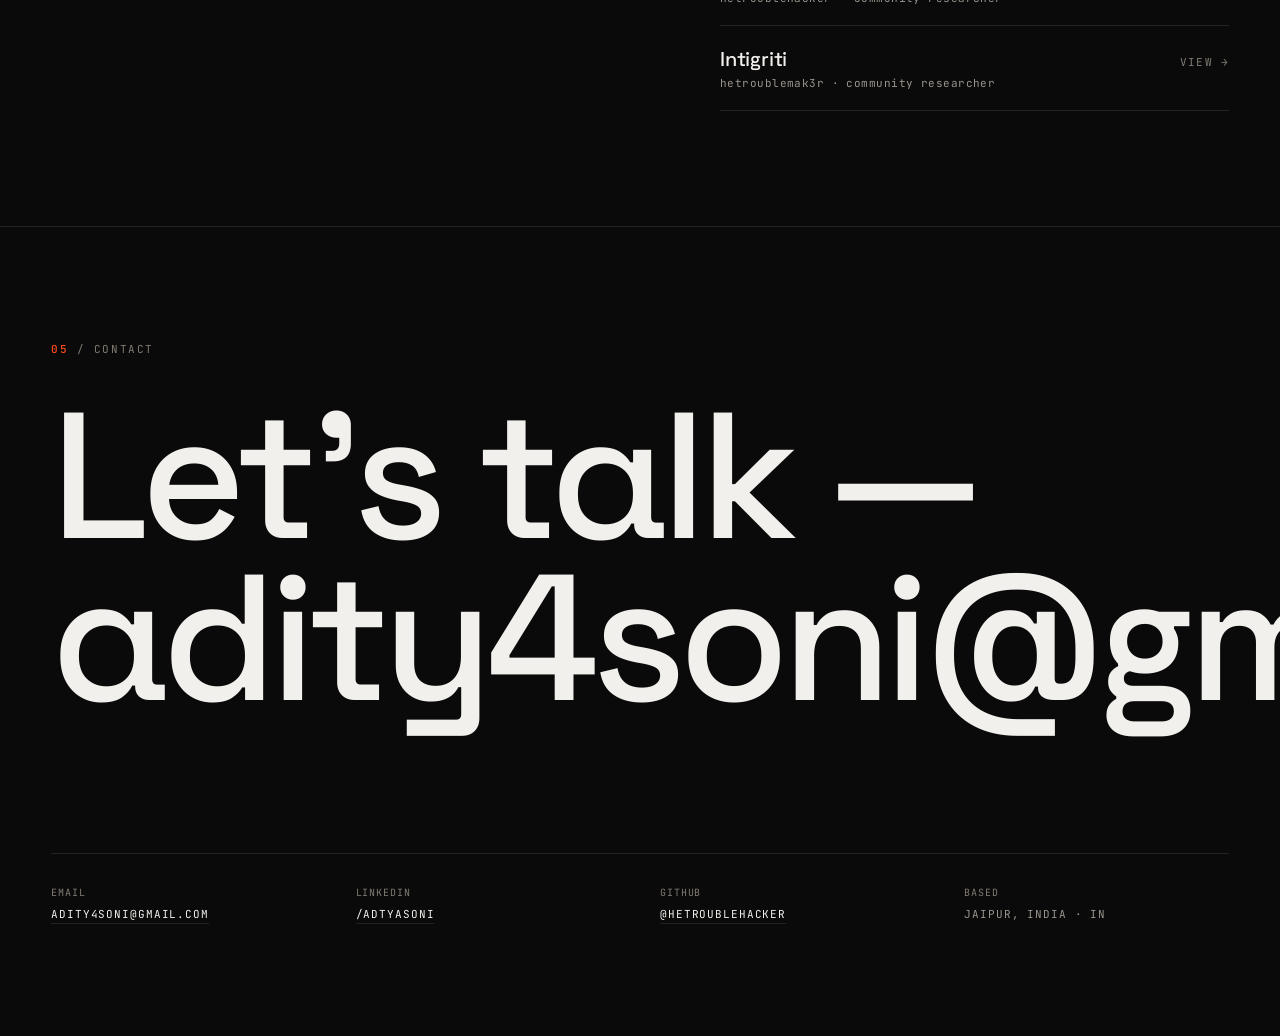
==== commit 6c899649: "Improve portfolio SEO, accessibility, and reliability" ====
--- a/index.html
+++ b/index.html
@@ -3,10 +3,91 @@
 <head>
 <meta charset="utf-8" />
 <meta name="viewport" content="width=device-width, initial-scale=1" />
-<title>Aditya Soni — Product Security Analyst</title>
+<title>Aditya Soni (HeTroubleHacker) — Product Security Analyst</title>
+<meta name="description" content="Aditya Soni, also known as HeTroubleHacker, is a product security analyst, vulnerability researcher, CVE contributor, and conference speaker based in Jaipur, India." />
+<meta name="author" content="Aditya Soni" />
+<meta name="robots" content="index, follow, max-image-preview:large, max-snippet:-1, max-video-preview:-1" />
+<meta name="referrer" content="strict-origin-when-cross-origin" />
+<meta name="theme-color" content="#0a0a0a" />
+<meta name="color-scheme" content="dark" />
+<link rel="canonical" href="https://troublehacker.in/" />
+<link rel="icon" href="/favicon.ico" sizes="any" />
+<link rel="manifest" href="/site.webmanifest" />
+
+<meta property="og:type" content="profile" />
+<meta property="og:locale" content="en_IN" />
+<meta property="og:site_name" content="Aditya Soni — HeTroubleHacker" />
+<meta property="og:title" content="Aditya Soni (HeTroubleHacker) — Product Security Analyst" />
+<meta property="og:description" content="Product security, vulnerability research, responsible disclosure, public speaking, and security community work by Aditya Soni." />
+<meta property="og:url" content="https://troublehacker.in/" />
+<meta property="profile:first_name" content="Aditya" />
+<meta property="profile:last_name" content="Soni" />
+<meta name="twitter:card" content="summary" />
+<meta name="twitter:title" content="Aditya Soni (HeTroubleHacker) — Product Security Analyst" />
+<meta name="twitter:description" content="Product security, vulnerability research, responsible disclosure, and security community work by Aditya Soni." />
+
+<script type="application/ld+json">
+{
+  "@context": "https://schema.org",
+  "@graph": [
+    {
+      "@type": "Person",
+      "@id": "https://troublehacker.in/#person",
+      "name": "Aditya Soni",
+      "alternateName": "HeTroubleHacker",
+      "url": "https://troublehacker.in/",
+      "jobTitle": "Product Security Analyst",
+      "worksFor": {
+        "@type": "Organization",
+        "name": "HackerOne",
+        "url": "https://www.hackerone.com/"
+      },
+      "alumniOf": {
+        "@type": "CollegeOrUniversity",
+        "name": "University of Rajasthan"
+      },
+      "address": {
+        "@type": "PostalAddress",
+        "addressLocality": "Jaipur",
+        "addressRegion": "Rajasthan",
+        "addressCountry": "IN"
+      },
+      "knowsAbout": [
+        "Product security",
+        "Web application security",
+        "API security",
+        "Vulnerability research",
+        "Responsible disclosure",
+        "Threat modeling"
+      ],
+      "sameAs": [
+        "https://github.com/hetroublehacker",
+        "https://linkedin.com/in/adtyasoni",
+        "https://medium.com/@hetroublehacker",
+        "https://www.youtube.com/@HeTroubleHacker",
+        "https://instagram.com/HeTroubleHacker",
+        "https://hackerone.com/hetroublehacker",
+        "https://bugcrowd.com/hetroublehacker",
+        "https://app.intigriti.com/researcher/hetroublemak3r"
+      ]
+    },
+    {
+      "@type": "WebSite",
+      "@id": "https://troublehacker.in/#website",
+      "url": "https://troublehacker.in/",
+      "name": "Aditya Soni — HeTroubleHacker",
+      "inLanguage": "en-IN",
+      "publisher": { "@id": "https://troublehacker.in/#person" }
+    }
+  ]
+}
+</script>
+<script>document.documentElement.classList.add('js');</script>
 <link rel="preconnect" href="https://fonts.googleapis.com">
 <link rel="preconnect" href="https://fonts.gstatic.com" crossorigin>
-<link rel="stylesheet" href="https://fonts.googleapis.com/css2?family=Space+Grotesk:wght@400;500;600;700&family=JetBrains+Mono:wght@400;500;600&display=swap">
+<link rel="preload" as="style" href="https://fonts.googleapis.com/css2?family=Space+Grotesk:wght@400;500;600;700&amp;family=JetBrains+Mono:wght@400;500;600&amp;display=swap">
+<link rel="stylesheet" href="https://fonts.googleapis.com/css2?family=Space+Grotesk:wght@400;500;600;700&amp;family=JetBrains+Mono:wght@400;500;600&amp;display=swap" media="print" onload="this.media='all'">
+<noscript><link rel="stylesheet" href="https://fonts.googleapis.com/css2?family=Space+Grotesk:wght@400;500;600;700&amp;family=JetBrains+Mono:wght@400;500;600&amp;display=swap"></noscript>
 <script>
   // ===== Tweakable defaults (persisted by host when Tweaks panel edits) =====
   const TWEAK_DEFAULTS = /*EDITMODE-BEGIN*/{
@@ -23,7 +104,7 @@
     --bg-2: #111111;
     --fg: #f2f0ec;
     --fg-dim: #9a958d;
-    --fg-faint: #55524d;
+    --fg-faint: #817c73;
     --line: rgba(242,240,236,0.10);
     --line-strong: rgba(242,240,236,0.22);
     --pad-x: clamp(20px, 4vw, 56px);
@@ -38,14 +119,14 @@
     --bg-2: #1b1713;
     --fg: #f4efe6;
     --fg-dim: #a39888;
-    --fg-faint: #5a5247;
+    --fg-faint: #887b68;
   }
   [data-tone="cool"] {
     --bg: #0b0d10;
     --bg-2: #12161a;
     --fg: #ecf0f4;
     --fg-dim: #8b95a1;
-    --fg-faint: #4a525c;
+    --fg-faint: #74808d;
   }
 
   [data-density="compact"] { --pad-y: clamp(40px, 6vw, 96px); }
@@ -72,6 +153,27 @@
 
   a { color: inherit; text-decoration: none; }
 
+  a:focus-visible,
+  button:focus-visible {
+    outline: 3px solid var(--accent);
+    outline-offset: 4px;
+  }
+
+  .skip-link {
+    position: fixed;
+    top: 12px;
+    left: 12px;
+    z-index: 200;
+    padding: 10px 14px;
+    background: var(--fg);
+    color: var(--bg);
+    font-family: var(--font-mono);
+    font-size: 12px;
+    transform: translateY(-160%);
+    transition: transform 0.2s ease;
+  }
+  .skip-link:focus { transform: translateY(0); }
+
   .mono {
     font-family: var(--font-mono);
     font-weight: 400;
@@ -116,6 +218,19 @@
     content: attr(data-num); margin-right: 6px; color: var(--fg-faint);
   }
   .topbar nav a:hover { color: var(--fg); }
+
+  @media (max-width: 720px) {
+    .topbar {
+      justify-content: flex-start;
+      overflow-x: auto;
+      background: rgba(10, 10, 10, 0.94);
+      mix-blend-mode: normal;
+      scrollbar-width: none;
+    }
+    .topbar::-webkit-scrollbar { display: none; }
+    .topbar > div { display: none; }
+    .topbar nav { gap: 20px; min-width: max-content; }
+  }
 
   .sidebar-left, .sidebar-right {
     position: fixed; top: 50%; transform: translateY(-50%);
@@ -160,14 +275,21 @@
     display: none;
   }
   .tweaks.open { display: block; }
-  .tweaks header {
+  .tweaks .tweaks-header {
     display: flex; justify-content: space-between; align-items: center;
     padding: 10px 14px;
     border-bottom: 1px solid var(--line);
     letter-spacing: 0.14em; text-transform: uppercase; font-size: 10px;
     color: var(--fg-dim);
   }
-  .tweaks header .x { cursor: pointer; color: var(--fg-dim); }
+  .tweaks .tweaks-header .x { cursor: pointer; color: var(--fg-dim); }
+  .tweaks .tweaks-header button.x {
+    border: 0;
+    padding: 2px;
+    background: transparent;
+    color: inherit;
+    font: inherit;
+  }
   .tweaks .group { padding: 12px 14px; border-bottom: 1px solid var(--line); }
   .tweaks .group:last-child { border-bottom: 0; }
   .tweaks .label { color: var(--fg-faint); font-size: 10px; letter-spacing: 0.14em; text-transform: uppercase; margin-bottom: 8px; }
@@ -277,6 +399,17 @@
     .hero-a { grid-template-columns: 1fr; gap: 24px; padding-top: 100px; }
     .hero-a .index-col { flex-direction: row; flex-wrap: wrap; }
     .hero-a .meta { grid-template-columns: repeat(2, 1fr); gap: 24px; }
+    .hero-a .meta > div { min-width: 0; overflow-wrap: anywhere; }
+    .hero-a h1 { font-size: clamp(46px, 13.5vw, 56px); line-height: 0.94; }
+    .hero-a h1 .line { overflow: visible; }
+    .hero-a h1 .line > span { display: block; max-width: 100%; }
+    .hero-a h1 em {
+      display: block;
+      padding-left: 0;
+      margin-top: 0.18em;
+      font-size: 0.52em;
+      overflow-wrap: anywhere;
+    }
   }
 
   /* spec strip — replaces marquee. static, data-dense, no motion */
@@ -839,19 +972,40 @@
 
   /* magnetic links helper */
   .mag { display: inline-block; will-change: transform; }
+
+  /* Keep core content readable if JavaScript is unavailable or fails early. */
+  html:not(.js) .reveal { opacity: 1; transform: none; }
+  html:not(.js) .wipe { transform: scaleX(1); }
+  html:not(.js) .hero-a h1 .line > span { transform: none; }
+  html:not(.js) .hero-a .underline-accent::after { transform: scaleX(1); }
+
+  @media (prefers-reduced-motion: reduce) {
+    html { scroll-behavior: auto; }
+    *, *::before, *::after {
+      animation-duration: 0.01ms !important;
+      animation-iteration-count: 1 !important;
+      scroll-behavior: auto !important;
+      transition-duration: 0.01ms !important;
+    }
+    .reveal { opacity: 1; transform: none; }
+    .wipe { transform: scaleX(1); }
+    .hero-a h1 .line > span { transform: none; }
+    .hero-a .underline-accent::after { transform: scaleX(1); }
+  }
 </style>
 </head>
 <body data-dir="A" data-tone="pure" data-density="comfortable">
-  <div class="grain"></div>
+  <a class="skip-link" href="#main-content">Skip to main content</a>
+  <div class="grain" aria-hidden="true"></div>
 
   <!-- Vertical side labels -->
-  <aside class="sidebar-left mono">IDX · 01 — 06 &nbsp; ◆ &nbsp; PORTFOLIO / 2026</aside>
-  <aside class="sidebar-right mono">PRODUCT SECURITY · RESEARCH · DISCLOSURE</aside>
+  <aside class="sidebar-left mono" aria-hidden="true">IDX · 01 — 06 &nbsp; ◆ &nbsp; PORTFOLIO / 2026</aside>
+  <aside class="sidebar-right mono" aria-hidden="true">PRODUCT SECURITY · RESEARCH · DISCLOSURE</aside>
 
   <!-- Top bar -->
   <header class="topbar">
     <div><span class="dot"></span>ADITYA SONI — AVAILABLE FOR RESEARCH COLLABS</div>
-    <nav>
+    <nav aria-label="Primary navigation">
       <a href="#about" data-num="01">ABOUT</a>
       <a href="#talks" data-num="02">TALKS</a>
       <a href="#writing" data-num="03">WRITING</a>
@@ -861,7 +1015,7 @@
   </header>
 
   <!-- ================= DIRECTION A: Editorial stack ================= -->
-  <main class="dir-a">
+  <main class="dir-a" id="main-content" tabindex="-1">
     <!-- HERO -->
     <section class="hero-a" id="hero">
       <div class="index-col reveal">
@@ -877,7 +1031,7 @@
         <div class="meta reveal d2">
           <div><b>ROLE</b>Product Security Analyst · HackerOne</div>
           <div><b>FOCUS</b>Web / API / Mobile VAPT</div>
-          <div><b>CVE</b>2020‑28726 · 2020‑2872</div>
+          <div><b>CVE</b>2020‑28726 · 2020‑28727</div>
           <div><b>TALKS</b>BSides · PHDays · HackWithIndia</div>
         </div>
       </div>
@@ -885,7 +1039,7 @@
 
     <!-- Spec strip -->
     <div class="spec-strip">
-      <div><b>SPEC / 01</b><strong>Web & API</strong></div>
+      <div><b>SPEC / 01</b><strong>Web &amp; API</strong></div>
       <div><b>SPEC / 02</b><strong>VAPT</strong></div>
       <div><b>SPEC / 03</b><strong>CVE Research</strong></div>
       <div><b>SPEC / 04</b><strong>Threat Modeling</strong></div>
@@ -916,7 +1070,7 @@
           <dl>
             <dt>HoF</dt><dd>Google · Apple · Microsoft · Adobe · Ford · Synology · RedBus · UN Women</dd>
             <dt>Edu</dt><dd>BCA — University of Rajasthan, 2022</dd>
-            <dt>Role</dt><dd>Official HackerOne Brand Ambassador, North‑India</dd>
+            <dt>Role</dt><dd>Official HackerOne Brand Ambassador, North India</dd>
           </dl>
           <dl>
             <dt>Tools</dt><dd>Burp Suite · Nmap · Metasploit · SQLmap · ZAP · Wireshark</dd>
@@ -935,30 +1089,30 @@
         <div class="sec-kicker reveal d2">A working bibliography of research shared in public.</div>
       </div>
       <div class="talks-list">
-        <a class="talk-row reveal" href="#">
+        <div class="talk-row reveal">
           <div class="num">T / 01</div>
           <div class="t-title">Cache Cuisine<small>Web cache poisoning, exploited end‑to‑end.</small></div>
           <div class="t-venue">BSides Jaipur</div>
           <div class="t-year">2024</div>
-        </a>
-        <a class="talk-row reveal" href="#">
+        </div>
+        <div class="talk-row reveal">
           <div class="num">T / 02</div>
           <div class="t-title">Triager's BTS<small>How hackers can improve their next bug bounty report.</small></div>
           <div class="t-venue">HackWithIndia</div>
           <div class="t-year">2026</div>
-        </a>
-        <a class="talk-row reveal" href="#">
+        </div>
+        <div class="talk-row reveal">
           <div class="num">T / 03</div>
           <div class="t-title">Real‑world vulnerability research<small>Application‑layer threats &amp; responsible disclosure.</small></div>
           <div class="t-venue">Positive Hack Talks</div>
           <div class="t-year">2024</div>
-        </a>
-        <a class="talk-row reveal" href="#">
+        </div>
+        <div class="talk-row reveal">
           <div class="num">T / 04</div>
           <div class="t-title">Bug Bounty &amp; Application Security<small>University workshop on end‑to‑end hunting workflows.</small></div>
           <div class="t-venue">Poornima University</div>
           <div class="t-year">2023</div>
-        </a>
+        </div>
       </div>
     </section>
 
@@ -970,35 +1124,35 @@
         <div class="sec-kicker reveal d2">Long‑form research on Medium, video breakdowns on YouTube.</div>
       </div>
       <div class="writing-grid">
-        <a class="write-card reveal" href="https://medium.com/@hetroublehacker" target="_blank" rel="noopener">
+        <a class="write-card reveal" href="https://hetroublehacker.medium.com/how-i-approached-dependency-confusion-272b46f66907" target="_blank" rel="noopener noreferrer">
           <div class="tag"><b>●</b> ORIGINAL&nbsp;RESEARCH</div>
-          <h3>Cache poisoning, anatomy &amp; the chain that crumbles it.</h3>
+          <h3>How I approached dependency confusion.</h3>
           <div class="foot"><span>MEDIUM · READ</span><span class="arrow mono">→</span></div>
         </a>
-        <a class="write-card reveal d1" href="https://medium.com/@hetroublehacker" target="_blank" rel="noopener">
+        <a class="write-card reveal d1" href="https://medium.com/cyberverse/http-request-smuggling-in-plain-english-7080e48df8b4" target="_blank" rel="noopener noreferrer">
           <div class="tag"><b>●</b> WRITE‑UP</div>
-          <h3>Triage from the inside: patterns that get paid.</h3>
+          <h3>HTTP request smuggling in plain English.</h3>
           <div class="foot"><span>MEDIUM · READ</span><span class="arrow mono">→</span></div>
         </a>
-        <a class="write-card reveal d2" href="https://www.youtube.com/@HeTroubleHacker" target="_blank" rel="noopener">
+        <a class="write-card reveal d2" href="https://www.youtube.com/@HeTroubleHacker" target="_blank" rel="noopener noreferrer">
           <div class="tag"><b>●</b> VIDEO</div>
           <h3>Fun with hacks — conference talks &amp; breakdowns.</h3>
           <div class="foot"><span>YOUTUBE · WATCH</span><span class="arrow mono">→</span></div>
         </a>
-        <a class="write-card reveal" href="https://medium.com/@hetroublehacker" target="_blank" rel="noopener">
+        <a class="write-card reveal" href="https://medium.com/cyberverse/crlf-injection-playbook-472c67f1cb46" target="_blank" rel="noopener noreferrer">
           <div class="tag"><b>●</b> WALK‑THROUGH</div>
-          <h3>Responsible disclosure, from first PoC to patch.</h3>
+          <h3>CRLF injection playbook.</h3>
           <div class="foot"><span>MEDIUM · READ</span><span class="arrow mono">→</span></div>
         </a>
-        <a class="write-card reveal d1" href="#" target="_blank" rel="noopener">
+        <a class="write-card reveal d1" href="https://hetroublehacker.medium.com/assigned-my-first-cve-2020-28726-1900aeef79f6" target="_blank" rel="noopener noreferrer">
           <div class="tag"><b>●</b> CVE</div>
-          <h3>CVE‑2020‑28726 — how a misconfig became a chain.</h3>
-          <div class="foot"><span>CASE STUDY</span><span class="arrow mono">→</span></div>
+          <h3>Assigned my first CVE: CVE‑2020‑28726.</h3>
+          <div class="foot"><span>MEDIUM · READ</span><span class="arrow mono">→</span></div>
         </a>
-        <a class="write-card reveal d2" href="#" target="_blank" rel="noopener">
+        <a class="write-card reveal d2" href="https://nvd.nist.gov/vuln/detail/CVE-2020-28727" target="_blank" rel="noopener noreferrer">
           <div class="tag"><b>●</b> CVE</div>
-          <h3>CVE‑2020‑2872 — root‑cause, exploit path, fix.</h3>
-          <div class="foot"><span>CASE STUDY</span><span class="arrow mono">→</span></div>
+          <h3>CVE‑2020‑28727 — SeedDMS cross‑site scripting.</h3>
+          <div class="foot"><span>NVD · VIEW</span><span class="arrow mono">→</span></div>
         </a>
       </div>
     </section>
@@ -1014,12 +1168,12 @@
         <div></div>
         <div class="big-num reveal"><b>50K</b>+<small>Audience across platforms</small></div>
         <div class="chans reveal d1">
-          <a class="chan" href="https://medium.com/@hetroublehacker" target="_blank" rel="noopener"><div><b>Medium</b><span>@hetroublehacker · research &amp; write‑ups</span></div><div class="h">READ →</div></a>
-          <a class="chan" href="https://www.youtube.com/@HeTroubleHacker" target="_blank" rel="noopener"><div><b>YouTube</b><span>HeTroubleHacker · hacks &amp; talks</span></div><div class="h">WATCH →</div></a>
-          <a class="chan" href="https://instagram.com/HeTroubleHacker" target="_blank" rel="noopener"><div><b>Instagram</b><span>@HeTroubleHacker · bounty content, BTS</span></div><div class="h">FOLLOW →</div></a>
-          <a class="chan" href="https://hackerone.com/hetroublehacker" target="_blank" rel="noopener"><div><b>HackerOne</b><span>hetroublehacker · community researcher</span></div><div class="h">VIEW →</div></a>
-          <a class="chan" href="https://bugcrowd.com/hetroublehacker" target="_blank" rel="noopener"><div><b>Bugcrowd</b><span>hetroublehacker · community researcher</span></div><div class="h">VIEW →</div></a>
-          <a class="chan" href="https://app.intigriti.com/researcher/hetroublemak3r" target="_blank" rel="noopener"><div><b>Intigriti</b><span>hetroublemak3r · community researcher</span></div><div class="h">VIEW →</div></a>
+          <a class="chan" href="https://medium.com/@hetroublehacker" target="_blank" rel="me noopener noreferrer"><div><b>Medium</b><span>@hetroublehacker · research &amp; write‑ups</span></div><div class="h">READ →</div></a>
+          <a class="chan" href="https://www.youtube.com/@HeTroubleHacker" target="_blank" rel="me noopener noreferrer"><div><b>YouTube</b><span>HeTroubleHacker · hacks &amp; talks</span></div><div class="h">WATCH →</div></a>
+          <a class="chan" href="https://instagram.com/HeTroubleHacker" target="_blank" rel="me noopener noreferrer"><div><b>Instagram</b><span>@HeTroubleHacker · bounty content, BTS</span></div><div class="h">FOLLOW →</div></a>
+          <a class="chan" href="https://hackerone.com/hetroublehacker" target="_blank" rel="me noopener noreferrer"><div><b>HackerOne</b><span>hetroublehacker · community researcher</span></div><div class="h">VIEW →</div></a>
+          <a class="chan" href="https://bugcrowd.com/hetroublehacker" target="_blank" rel="me noopener noreferrer"><div><b>Bugcrowd</b><span>hetroublehacker · community researcher</span></div><div class="h">VIEW →</div></a>
+          <a class="chan" href="https://app.intigriti.com/researcher/hetroublemak3r" target="_blank" rel="me noopener noreferrer"><div><b>Intigriti</b><span>hetroublemak3r · community researcher</span></div><div class="h">VIEW →</div></a>
         </div>
       </div>
     </section>
@@ -1030,20 +1184,20 @@
         <div class="sec-num reveal" style="margin-bottom:40px"><b>05</b> / CONTACT</div>
         <h2 class="contact-title reveal d1">
           Let's talk —<br/>
-          <a class="mag" href="/cdn-cgi/l/email-protection#ceafaaa7bab7fabda1a0a78ea9a3afa7a2e0ada1a3"><span class="__cf_email__" data-cfemail="6607020f121f521509080f26010b070f0a4805090b">[email&#160;protected]</span></a>
+          <a class="mag" href="mailto:adity4soni@gmail.com">adity4soni@gmail.com</a>
         </h2>
       </div>
       <div class="contact-foot reveal d3">
-        <div><b>EMAIL</b><a href="/cdn-cgi/l/email-protection#7c1d18150805480f1312153c1b111d1510521f1311"><span class="__cf_email__" data-cfemail="94f5f0fde0eda0e7fbfafdd4f3f9f5fdf8baf7fbf9">[email&#160;protected]</span></a></div>
-        <div><b>LINKEDIN</b><a href="https://linkedin.com/in/adtyasoni" target="_blank" rel="noopener">/adtyasoni</a></div>
-        <div><b>GITHUB</b><a href="https://github.com/hetroublehacker" target="_blank" rel="noopener">@hetroublehacker</a></div>
+        <div><b>EMAIL</b><a href="mailto:adity4soni@gmail.com">adity4soni@gmail.com</a></div>
+        <div><b>LINKEDIN</b><a href="https://linkedin.com/in/adtyasoni" target="_blank" rel="me noopener noreferrer">/adtyasoni</a></div>
+        <div><b>GITHUB</b><a href="https://github.com/hetroublehacker" target="_blank" rel="me noopener noreferrer">@hetroublehacker</a></div>
         <div><b>BASED</b>Jaipur, India · IN</div>
       </div>
     </section>
   </main>
 
-  <!-- ================= DIRECTION B: Index grid ================= -->
-  <main class="dir-b">
+  <!-- Preserved design exploration; template contents are inert and not indexed as page content. -->
+  <template id="alternate-layout">
     <section class="hero-b">
       <div class="idx-label">
         <span>● PORTFOLIO 2026</span>
@@ -1057,7 +1211,7 @@
           <div><b>HANDLE</b><strong class="accent">hetroublehacker</strong></div>
           <div><b>ROLE</b><strong>Product Security Analyst</strong></div>
           <div><b>SINCE</b><strong>2019 · 6+ yrs</strong></div>
-          <div><b>CONTACT</b><strong><a href="/cdn-cgi/l/email-protection" class="__cf_email__" data-cfemail="82e3e6ebf6fbb6f1edecebc2e5efe3ebeeace1edef">[email&#160;protected]</a></strong></div>
+          <div><b>CONTACT</b><strong><a href="mailto:adity4soni@gmail.com">adity4soni@gmail.com</a></strong></div>
         </div>
       </div>
     </section>
@@ -1075,7 +1229,7 @@
         <div class="tag-col reveal d1">
           <div><b>Now</b>HackerOne · Product Security</div>
           <div style="margin-top:20px"><b>Prev</b>Safe Security · 2019–2021</div>
-          <div style="margin-top:20px"><b>CVE</b>2020‑28726 · 2020‑2872</div>
+          <div style="margin-top:20px"><b>CVE</b>2020‑28726 · 2020‑28727</div>
           <div style="margin-top:20px"><b>HoF</b>Google · Apple · Microsoft · Adobe · Ford</div>
         </div>
       </div>
@@ -1088,34 +1242,34 @@
         <div class="g-meta">4 ENTRIES · 2023 → 2026</div>
       </div>
       <div class="talks-index">
-        <a class="trow reveal" href="#">
+        <div class="trow reveal">
           <div class="c-num">001</div>
           <div class="c-year">2024</div>
           <div class="c-title">Cache Cuisine</div>
           <div class="c-venue">BSides Jaipur</div>
           <div class="c-loc">JPR</div>
-        </a>
-        <a class="trow reveal" href="#">
+        </div>
+        <div class="trow reveal">
           <div class="c-num">002</div>
           <div class="c-year">2026</div>
           <div class="c-title">Triager's BTS</div>
           <div class="c-venue">HackWithIndia</div>
           <div class="c-loc">IN</div>
-        </a>
-        <a class="trow reveal" href="#">
+        </div>
+        <div class="trow reveal">
           <div class="c-num">003</div>
           <div class="c-year">2024</div>
           <div class="c-title">Real‑world Vulnerability Research</div>
           <div class="c-venue">Positive Hack Talks</div>
           <div class="c-loc">ONL</div>
-        </a>
-        <a class="trow reveal" href="#">
+        </div>
+        <div class="trow reveal">
           <div class="c-num">004</div>
           <div class="c-year">2023</div>
           <div class="c-title">Bug Bounty &amp; Application Security Workshop</div>
           <div class="c-venue">Poornima University</div>
           <div class="c-loc">JPR</div>
-        </a>
+        </div>
       </div>
     </section>
 
@@ -1126,9 +1280,9 @@
         <div class="g-meta">MEDIUM · YOUTUBE</div>
       </div>
       <div class="writing-grid">
-        <a class="write-card reveal" href="https://medium.com/@hetroublehacker" target="_blank"><div class="tag"><b>●</b> RESEARCH</div><h3>Cache poisoning, anatomy &amp; exploit chain.</h3><div class="foot"><span>MEDIUM</span><span class="arrow mono">→</span></div></a>
-        <a class="write-card reveal d1" href="https://medium.com/@hetroublehacker" target="_blank"><div class="tag"><b>●</b> WRITE‑UP</div><h3>Triage from the inside: patterns that get paid.</h3><div class="foot"><span>MEDIUM</span><span class="arrow mono">→</span></div></a>
-        <a class="write-card reveal d2" href="https://www.youtube.com/@HeTroubleHacker" target="_blank"><div class="tag"><b>●</b> VIDEO</div><h3>Fun with hacks &amp; conference breakdowns.</h3><div class="foot"><span>YOUTUBE</span><span class="arrow mono">→</span></div></a>
+        <a class="write-card reveal" href="https://hetroublehacker.medium.com/how-i-approached-dependency-confusion-272b46f66907" target="_blank" rel="noopener noreferrer"><div class="tag"><b>●</b> RESEARCH</div><h3>How I approached dependency confusion.</h3><div class="foot"><span>MEDIUM</span><span class="arrow mono">→</span></div></a>
+        <a class="write-card reveal d1" href="https://medium.com/cyberverse/http-request-smuggling-in-plain-english-7080e48df8b4" target="_blank" rel="noopener noreferrer"><div class="tag"><b>●</b> WRITE‑UP</div><h3>HTTP request smuggling in plain English.</h3><div class="foot"><span>MEDIUM</span><span class="arrow mono">→</span></div></a>
+        <a class="write-card reveal d2" href="https://www.youtube.com/@HeTroubleHacker" target="_blank" rel="noopener noreferrer"><div class="tag"><b>●</b> VIDEO</div><h3>Fun with hacks &amp; conference breakdowns.</h3><div class="foot"><span>YOUTUBE</span><span class="arrow mono">→</span></div></a>
       </div>
     </section>
 
@@ -1142,12 +1296,12 @@
         <div></div>
         <div class="big-num reveal"><b>50K</b>+<small>Audience across platforms</small></div>
         <div class="chans reveal d1">
-          <a class="chan" href="https://medium.com/@hetroublehacker" target="_blank"><div><b>Medium</b><span>@hetroublehacker</span></div><div class="h">READ →</div></a>
-          <a class="chan" href="https://www.youtube.com/@HeTroubleHacker" target="_blank"><div><b>YouTube</b><span>HeTroubleHacker</span></div><div class="h">WATCH →</div></a>
-          <a class="chan" href="https://instagram.com/HeTroubleHacker" target="_blank"><div><b>Instagram</b><span>@HeTroubleHacker</span></div><div class="h">FOLLOW →</div></a>
-          <a class="chan" href="https://hackerone.com/hetroublehacker" target="_blank"><div><b>HackerOne</b><span>hetroublehacker</span></div><div class="h">VIEW →</div></a>
-          <a class="chan" href="https://bugcrowd.com/hetroublehacker" target="_blank"><div><b>Bugcrowd</b><span>hetroublehacker</span></div><div class="h">VIEW →</div></a>
-          <a class="chan" href="https://app.intigriti.com/researcher/hetroublemak3r" target="_blank"><div><b>Intigriti</b><span>hetroublemak3r</span></div><div class="h">VIEW →</div></a>
+          <a class="chan" href="https://medium.com/@hetroublehacker" target="_blank" rel="me noopener noreferrer"><div><b>Medium</b><span>@hetroublehacker</span></div><div class="h">READ →</div></a>
+          <a class="chan" href="https://www.youtube.com/@HeTroubleHacker" target="_blank" rel="me noopener noreferrer"><div><b>YouTube</b><span>HeTroubleHacker</span></div><div class="h">WATCH →</div></a>
+          <a class="chan" href="https://instagram.com/HeTroubleHacker" target="_blank" rel="me noopener noreferrer"><div><b>Instagram</b><span>@HeTroubleHacker</span></div><div class="h">FOLLOW →</div></a>
+          <a class="chan" href="https://hackerone.com/hetroublehacker" target="_blank" rel="me noopener noreferrer"><div><b>HackerOne</b><span>hetroublehacker</span></div><div class="h">VIEW →</div></a>
+          <a class="chan" href="https://bugcrowd.com/hetroublehacker" target="_blank" rel="me noopener noreferrer"><div><b>Bugcrowd</b><span>hetroublehacker</span></div><div class="h">VIEW →</div></a>
+          <a class="chan" href="https://app.intigriti.com/researcher/hetroublemak3r" target="_blank" rel="me noopener noreferrer"><div><b>Intigriti</b><span>hetroublemak3r</span></div><div class="h">VIEW →</div></a>
         </div>
       </div>
     </section>
@@ -1156,13 +1310,13 @@
       <div>
         <div class="sec-num reveal" style="margin-bottom:40px"><b>05</b> / CONTACT</div>
         <h2 class="contact-title reveal d1">
-          <a class="mag" href="/cdn-cgi/l/email-protection#bedfdad7cac78acdd1d0d7fed9d3dfd7d290ddd1d3"><span class="__cf_email__" data-cfemail="3a5b5e534e430e495554537a5d575b535614595557">[email&#160;protected]</span></a>
+          <a class="mag" href="mailto:adity4soni@gmail.com">adity4soni@gmail.com</a>
         </h2>
       </div>
       <div class="contact-foot reveal d3">
-        <div><b>EMAIL</b><a href="/cdn-cgi/l/email-protection#5e3f3a372a276a2d3130371e39333f3732703d3133"><span class="__cf_email__" data-cfemail="0a6b6e637e733e796564634a6d676b636624696567">[email&#160;protected]</span></a></div>
-        <div><b>LINKEDIN</b><a href="https://linkedin.com/in/adtyasoni" target="_blank">/adtyasoni</a></div>
-        <div><b>GITHUB</b><a href="https://github.com/hetroublehacker" target="_blank">@hetroublehacker</a></div>
+        <div><b>EMAIL</b><a href="mailto:adity4soni@gmail.com">adity4soni@gmail.com</a></div>
+        <div><b>LINKEDIN</b><a href="https://linkedin.com/in/adtyasoni" target="_blank" rel="me noopener noreferrer">/adtyasoni</a></div>
+        <div><b>GITHUB</b><a href="https://github.com/hetroublehacker" target="_blank" rel="me noopener noreferrer">@hetroublehacker</a></div>
         <div><b>BASED</b>Jaipur, India · IN</div>
       </div>
       <div class="strip" style="margin-top:60px">
@@ -1171,50 +1325,43 @@
         <div>V 1.0</div>
       </div>
     </section>
-  </main>
+  </template>
 
   <!-- ================= Tweaks panel ================= -->
-  <div class="tweaks" id="tweaks">
-    <header>
+  <div class="tweaks" id="tweaks" inert>
+    <div class="tweaks-header">
       <span>TWEAKS</span>
-      <span class="x" id="tweakClose">×</span>
-    </header>
-    <div class="group">
-      <div class="label">Direction</div>
-      <div class="opts" data-tweak="direction">
-        <button class="opt" data-val="A">A · Editorial</button>
-        <button class="opt" data-val="B">B · Index grid</button>
-      </div>
+      <button class="x" id="tweakClose" type="button" aria-label="Close appearance controls">×</button>
     </div>
     <div class="group">
       <div class="label">Accent</div>
       <div class="opts" data-tweak="accent">
-        <button class="opt swatch" data-val="#ff4a1f" title="Ember"><span style="background:#ff4a1f"></span></button>
-        <button class="opt swatch" data-val="#e5ff00" title="Hazard"><span style="background:#e5ff00"></span></button>
-        <button class="opt swatch" data-val="#6bf178" title="Signal"><span style="background:#6bf178"></span></button>
-        <button class="opt swatch" data-val="#7c9cff" title="Ice"><span style="background:#7c9cff"></span></button>
-        <button class="opt swatch" data-val="#f2f0ec" title="Bone"><span style="background:#f2f0ec"></span></button>
+        <button class="opt swatch" type="button" data-val="#ff4a1f" title="Ember" aria-label="Use Ember accent"><span style="background:#ff4a1f"></span></button>
+        <button class="opt swatch" type="button" data-val="#e5ff00" title="Hazard" aria-label="Use Hazard accent"><span style="background:#e5ff00"></span></button>
+        <button class="opt swatch" type="button" data-val="#6bf178" title="Signal" aria-label="Use Signal accent"><span style="background:#6bf178"></span></button>
+        <button class="opt swatch" type="button" data-val="#7c9cff" title="Ice" aria-label="Use Ice accent"><span style="background:#7c9cff"></span></button>
+        <button class="opt swatch" type="button" data-val="#f2f0ec" title="Bone" aria-label="Use Bone accent"><span style="background:#f2f0ec"></span></button>
       </div>
     </div>
     <div class="group">
       <div class="label">Dark tone</div>
       <div class="opts" data-tweak="tone">
-        <button class="opt" data-val="pure">Pure</button>
-        <button class="opt" data-val="warm">Warm</button>
-        <button class="opt" data-val="cool">Cool</button>
+        <button class="opt" type="button" data-val="pure">Pure</button>
+        <button class="opt" type="button" data-val="warm">Warm</button>
+        <button class="opt" type="button" data-val="cool">Cool</button>
       </div>
     </div>
     <div class="group">
       <div class="label">Density</div>
       <div class="opts" data-tweak="density">
-        <button class="opt" data-val="compact">Compact</button>
-        <button class="opt" data-val="comfortable">Comfortable</button>
-        <button class="opt" data-val="spacious">Spacious</button>
+        <button class="opt" type="button" data-val="compact">Compact</button>
+        <button class="opt" type="button" data-val="comfortable">Comfortable</button>
+        <button class="opt" type="button" data-val="spacious">Spacious</button>
       </div>
     </div>
   </div>
 
-<script data-cfasync="false" src="/cdn-cgi/scripts/5c5dd728/cloudflare-static/email-decode.min.js" defer></script><script>
+<script>
 (function(){
   const body = document.body;
   const state = { ...TWEAK_DEFAULTS };
@@ -1234,21 +1381,29 @@
   }
   applyAll();
 
-  // Tweaks protocol: register FIRST
+  const tweaks = document.getElementById('tweaks');
+  const setTweaksOpen = (open) => {
+    tweaks.classList.toggle('open', open);
+    tweaks.toggleAttribute('inert', !open);
+  };
+
+  // Accept edit-mode messages only from a same-origin parent frame.
   window.addEventListener('message', (e) => {
+    if (window.parent === window || e.source !== window.parent || e.origin !== window.location.origin) return;
     const d = e.data;
     if (!d || typeof d !== 'object') return;
     if (d.type === '__activate_edit_mode') {
-      document.getElementById('tweaks').classList.add('open');
+      setTweaksOpen(true);
     } else if (d.type === '__deactivate_edit_mode') {
-      document.getElementById('tweaks').classList.remove('open');
+      setTweaksOpen(false);
     }
   });
-  // THEN announce
-  try { window.parent.postMessage({type:'__edit_mode_available'}, '*'); } catch(e){}
+  if (window.parent !== window) {
+    window.parent.postMessage({type:'__edit_mode_available'}, window.location.origin);
+  }
 
   document.getElementById('tweakClose').addEventListener('click', ()=>{
-    document.getElementById('tweaks').classList.remove('open');
+    setTweaksOpen(false);
   });
 
   document.querySelectorAll('.tweaks .opts').forEach(group=>{
@@ -1259,38 +1414,26 @@
       const val = btn.getAttribute('data-val');
       state[key] = val;
       applyAll();
-      // Animate the direction swap: replay reveals
-      if (key === 'direction') replayReveals();
-      try {
-        window.parent.postMessage({type:'__edit_mode_set_keys', edits:{[key]: val}}, '*');
-      } catch(e){}
+      if (window.parent !== window) {
+        window.parent.postMessage({type:'__edit_mode_set_keys', edits:{[key]: val}}, window.location.origin);
+      }
     });
   });
 
   // Reveal on scroll
-  const io = new IntersectionObserver((entries)=>{
-    entries.forEach(en=>{
-      if (en.isIntersecting) {
-        en.target.classList.add('in');
-        io.unobserve(en.target);
-      }
-    });
-  }, { threshold: 0.15, rootMargin: '0px 0px -80px 0px' });
-
-  document.querySelectorAll('.reveal, .wipe, #heroH1, .hero-a').forEach(el=>io.observe(el));
-
-  function replayReveals(){
-    document.querySelectorAll('.reveal, .wipe, #heroH1').forEach(el=>{
-      el.classList.remove('in');
-      io.observe(el);
-    });
-    // retrigger immediately for currently-visible things
-    requestAnimationFrame(()=>{
-      document.querySelectorAll('.reveal, .wipe, #heroH1').forEach(el=>{
-        const r = el.getBoundingClientRect();
-        if (r.top < window.innerHeight && r.bottom > 0) el.classList.add('in');
+  const revealTargets = document.querySelectorAll('.reveal, .wipe, #heroH1, .hero-a');
+  if ('IntersectionObserver' in window) {
+    const io = new IntersectionObserver((entries)=>{
+      entries.forEach(en=>{
+        if (en.isIntersecting) {
+          en.target.classList.add('in');
+          io.unobserve(en.target);
+        }
       });
-    });
+    }, { threshold: 0.15, rootMargin: '0px 0px -80px 0px' });
+    revealTargets.forEach(el=>io.observe(el));
+  } else {
+    revealTargets.forEach(el=>el.classList.add('in'));
   }
 
   // Trigger hero immediately on load
@@ -1300,31 +1443,30 @@
   });
 
   // Magnetic hover for .mag elements
-  const magEls = document.querySelectorAll('.mag');
-  magEls.forEach(el=>{
-    el.addEventListener('mousemove', (e)=>{
-      const r = el.getBoundingClientRect();
-      const x = e.clientX - r.left - r.width/2;
-      const y = e.clientY - r.top - r.height/2;
-      el.style.transform = `translate(${x*0.12}px, ${y*0.18}px)`;
+  if (matchMedia('(hover: hover) and (pointer: fine) and (prefers-reduced-motion: no-preference)').matches) {
+    document.querySelectorAll('.mag').forEach(el=>{
+      el.addEventListener('mousemove', (e)=>{
+        const r = el.getBoundingClientRect();
+        const x = e.clientX - r.left - r.width/2;
+        const y = e.clientY - r.top - r.height/2;
+        el.style.transform = `translate(${x*0.12}px, ${y*0.18}px)`;
+      });
+      el.addEventListener('mouseleave', ()=>{
+        el.style.transform = 'translate(0,0)';
+      });
     });
-    el.addEventListener('mouseleave', ()=>{
-      el.style.transform = 'translate(0,0)';
-    });
-  });
+  }
 
   // Smooth scroll for nav
   document.querySelectorAll('.topbar a').forEach(a=>{
     a.addEventListener('click', (e)=>{
       const href = a.getAttribute('href');
       if (!href || !href.startsWith('#')) return;
-      const dir = body.dataset.dir;
-      const map = { '#about':'#aboutB','#talks':'#talksB','#writing':'#writingB','#community':'#communityB','#contact':'#contactB' };
-      const target = dir === 'B' ? (map[href] || href) : href;
-      const el = document.querySelector(target);
+      const el = document.querySelector(href);
       if (el) {
         e.preventDefault();
-        window.scrollTo({ top: el.getBoundingClientRect().top + window.scrollY - 40, behavior: 'smooth' });
+        const behavior = matchMedia('(prefers-reduced-motion: reduce)').matches ? 'auto' : 'smooth';
+        window.scrollTo({ top: el.getBoundingClientRect().top + window.scrollY - 40, behavior });
       }
     });
   });
